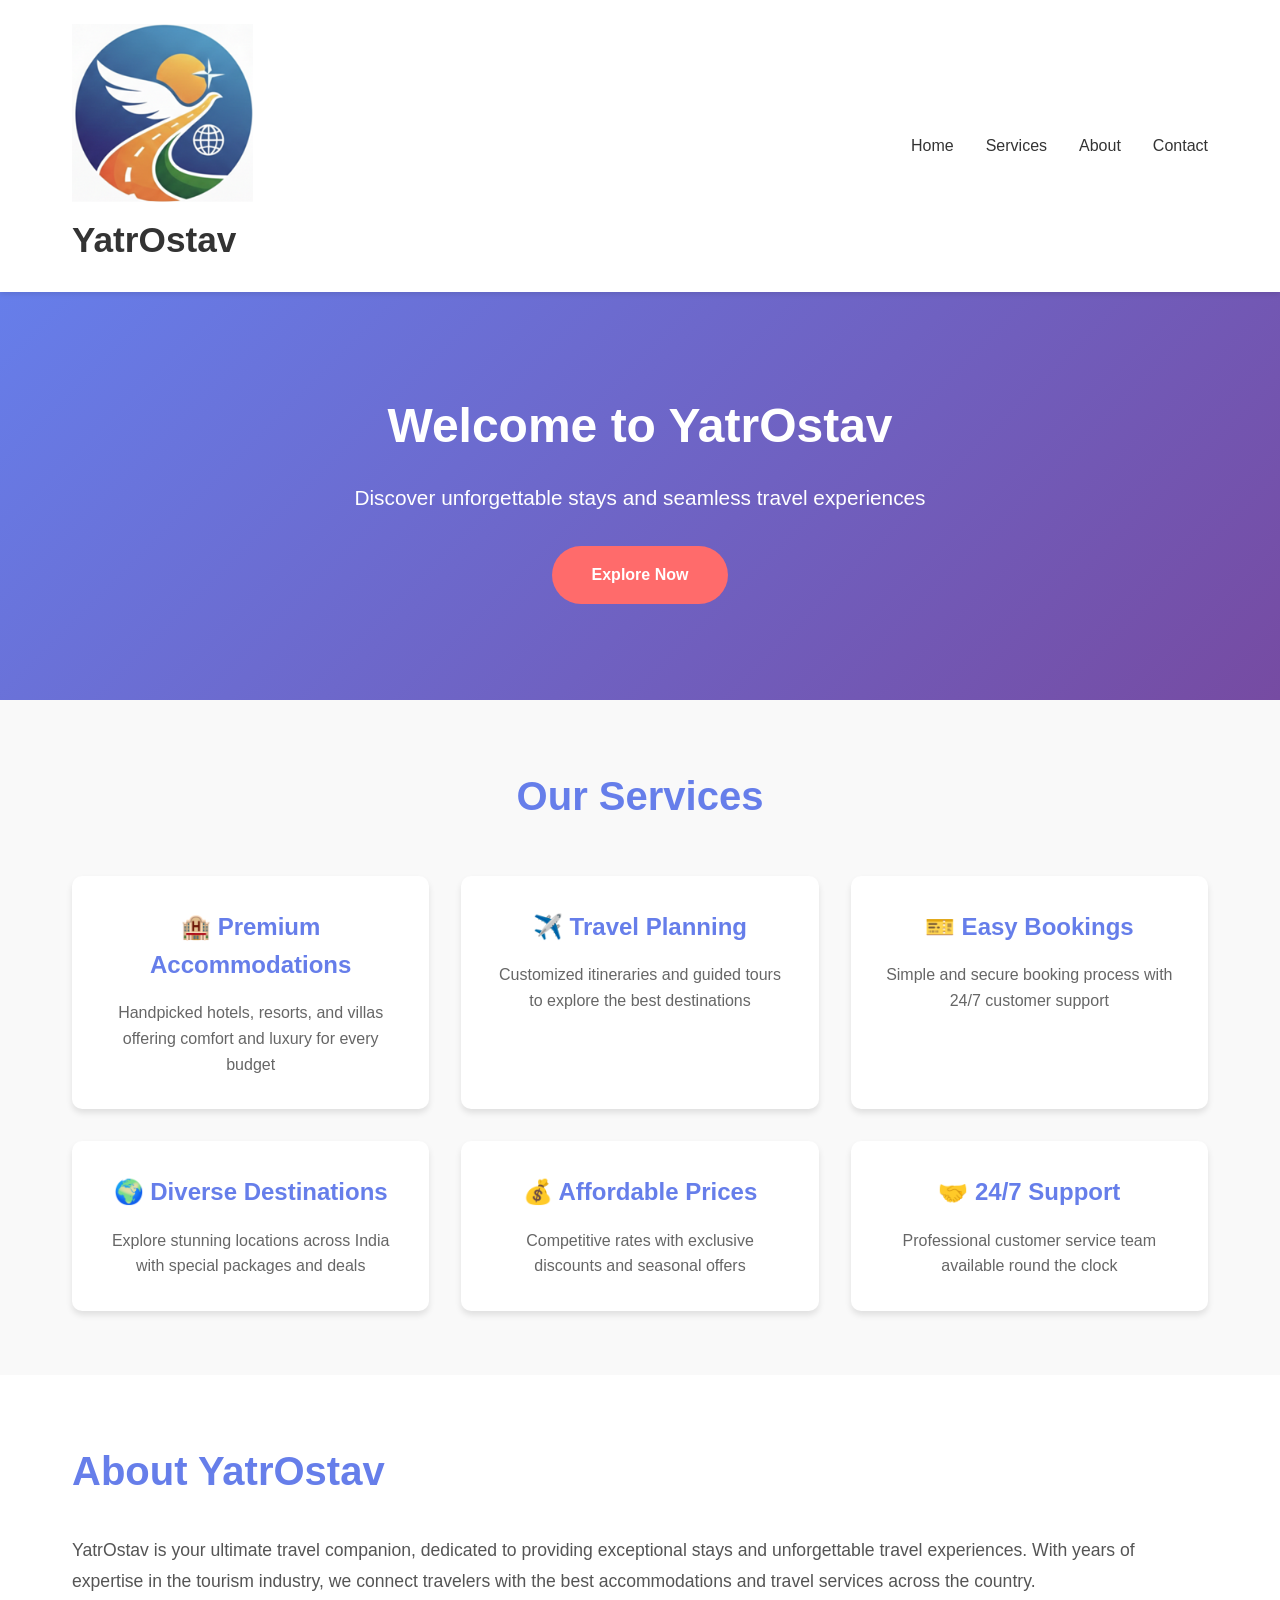
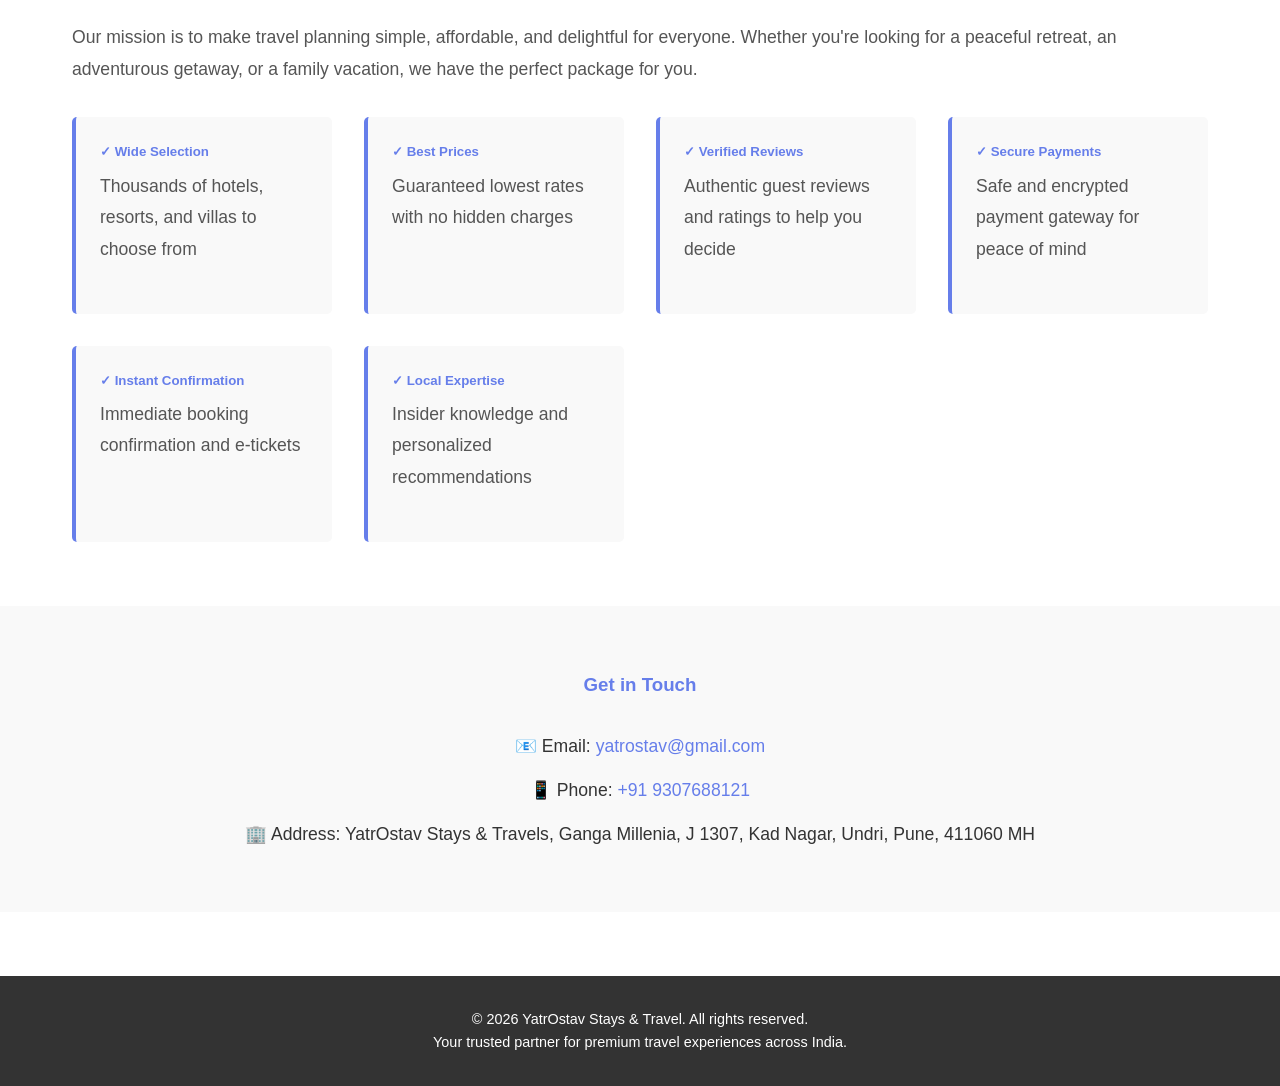
==== index.html @ f53abda8 "Logo" ====
<!DOCTYPE html>
<html lang="en">
<head>
    <meta charset="UTF-8">
    <meta name="viewport" content="width=device-width, initial-scale=1.0">
    <meta name="description" content="YatrOstav - Your trusted partner for premium stays and travel experiences across India">
    <title>YatrOstav Stays & Travel - Book Your Perfect Getaway</title>
    <link rel="stylesheet" href="css/styles.css">
    <link rel="icon" type="image/png" size="32x32" href="/favicon.png">
    <link rel="apple-touch-icon" type="image/png" size="180x180" href="/favicon.png">



</head>
<body>
    <!-- Header & Navigation -->
    <header>
        <nav>
            <div class="logo-container">
                <div class="logo">
                    <img src="css/Yatrostav_logo.png" alt="YatrOstav">
                    <h1>YatrOstav</h1>
                </div>
            </div>
            <ul>
                <li><a href="#home">Home</a></li>
                <li><a href="#services">Services</a></li>
                <li><a href="#about">About</a></li>
                <li><a href="#contact">Contact</a></li>
            </ul>
        </nav>
    </header>

    <!-- Hero Section -->
    <section class="hero" id="home">
        <h2>Welcome to YatrOstav</h2>
        <p>Discover unforgettable stays and seamless travel experiences</p>
        <a href="#services" class="cta-button">Explore Now</a>
    </section>

    <!-- Services Section -->
    <section class="services" id="services">
        <div class="container">
            <h3>Our Services</h3>
            <div class="services-grid">
                <div class="service-card">
                    <h4>🏨 Premium Accommodations</h4>
                    <p>Handpicked hotels, resorts, and villas offering comfort and luxury for every budget</p>
                </div>
                <div class="service-card">
                    <h4>✈️ Travel Planning</h4>
                    <p>Customized itineraries and guided tours to explore the best destinations</p>
                </div>
                <div class="service-card">
                    <h4>🎫 Easy Bookings</h4>
                    <p>Simple and secure booking process with 24/7 customer support</p>
                </div>
                <div class="service-card">
                    <h4>🌍 Diverse Destinations</h4>
                    <p>Explore stunning locations across India with special packages and deals</p>
                </div>
                <div class="service-card">
                    <h4>💰 Affordable Prices</h4>
                    <p>Competitive rates with exclusive discounts and seasonal offers</p>
                </div>
                <div class="service-card">
                    <h4>🤝 24/7 Support</h4>
                    <p>Professional customer service team available round the clock</p>
                </div>
            </div>
        </div>
    </section>

    <!-- About Section -->
    <section class="about" id="about">
        <div class="container">
            <h3>About YatrOstav</h3>
            <p>YatrOstav is your ultimate travel companion, dedicated to providing exceptional stays and unforgettable travel experiences. With years of expertise in the tourism industry, we connect travelers with the best accommodations and travel services across the country.</p>
            
            <p>Our mission is to make travel planning simple, affordable, and delightful for everyone. Whether you're looking for a peaceful retreat, an adventurous getaway, or a family vacation, we have the perfect package for you.</p>

            <div class="features">
                <div class="feature">
                    <h5>✓ Wide Selection</h5>
                    <p>Thousands of hotels, resorts, and villas to choose from</p>
                </div>
                <div class="feature">
                    <h5>✓ Best Prices</h5>
                    <p>Guaranteed lowest rates with no hidden charges</p>
                </div>
                <div class="feature">
                    <h5>✓ Verified Reviews</h5>
                    <p>Authentic guest reviews and ratings to help you decide</p>
                </div>
                <div class="feature">
                    <h5>✓ Secure Payments</h5>
                    <p>Safe and encrypted payment gateway for peace of mind</p>
                </div>
                <div class="feature">
                    <h5>✓ Instant Confirmation</h5>
                    <p>Immediate booking confirmation and e-tickets</p>
                </div>
                <div class="feature">
                    <h5>✓ Local Expertise</h5>
                    <p>Insider knowledge and personalized recommendations</p>
                </div>
            </div>
        </div>
    </section>

    <!-- Contact Section -->
    <section id="contact" style="background: #f9f9f9; padding: 4rem 2rem;">
        <div class="container" style="text-align: center;">
            <h3 style="color: #667eea; margin-bottom: 2rem;">Get in Touch</h3>
            <p style="font-size: 1.1rem; margin-bottom: 1rem;">
                📧 Email: <a href="mailto:yatrostav@gmail.com" style="color: #667eea; text-decoration: none;">yatrostav@gmail.com</a>
            </p>
            <p style="font-size: 1.1rem; margin-bottom: 1rem;">
                📱 Phone: <a href="tel:+919307688121" style="color: #667eea; text-decoration: none;">+91 9307688121 </a>
            </p>
            <p style="font-size: 1.1rem;">
                🏢 Address: YatrOstav Stays & Travels, Ganga Millenia, J 1307, Kad Nagar, Undri, Pune, 411060 MH
            </p>
        </div>
    </section>

    <!-- Footer -->
    <footer>
        <p>&copy; 2026 YatrOstav Stays & Travel. All rights reserved.</p>
        <p>Your trusted partner for premium travel experiences across India.</p>
    </footer>
</body>
</html>
---- css/styles.css ----
* {
  margin: 0;
  padding: 0;
  box-sizing: border-box;
}

body {
  font-family: 'Segoe UI', Tahoma, Geneva, Verdana, sans-serif;
  line-height: 1.6;
  color: #333;
}

header {
  background: white;
  color: #333;
  padding: 1.5rem 0;
  box-shadow: 0 2px 5px rgba(0, 0, 0, 0.1);
  position: sticky;
  top: 0;
  z-index: 100;
}

nav {
  display: flex;
  justify-content: space-between;
  align-items: center;
  max-width: 1200px;
  margin: 0 auto;
  padding: 0 2rem;
}

.logo-container {
  display: flex;
  align-items: center;
  gap: 1rem;
}

.logo h1 {
  font-size: 2.2rem;
  font-weight: 700;
}

.logo img {
  height: 180px;
  width: auto;
}

nav ul {
  display: flex;
  list-style: none;
  gap: 2rem;
}

nav a {
  color: #333;
  text-decoration: none;
  transition: opacity 0.3s;
}

nav a:hover {
  opacity: 0.8;
}

.hero {
  background: linear-gradient(135deg, #667eea 0%, #764ba2 100%);
  color: white;
  padding: 6rem 2rem;
  text-align: center;
}

.hero h2 {
  font-size: 3rem;
  margin-bottom: 1rem;
}

.hero p {
  font-size: 1.3rem;
  margin-bottom: 2rem;
}

.cta-button {
  display: inline-block;
  background-color: #ff6b6b;
  color: white;
  padding: 1rem 2.5rem;
  text-decoration: none;
  border-radius: 50px;
  font-weight: 600;
  transition: background-color 0.3s;
}

.cta-button:hover {
  background-color: #ff5252;
}

.container {
  max-width: 1200px;
  margin: 0 auto;
  padding: 0 2rem;
}

.services {
  padding: 4rem 0;
  background-color: #f9f9f9;
}

.services h3 {
  text-align: center;
  font-size: 2.5rem;
  margin-bottom: 3rem;
  color: #667eea;
}

.services-grid {
  display: grid;
  grid-template-columns: repeat(auto-fit, minmax(280px, 1fr));
  gap: 2rem;
}

.service-card {
  background: white;
  padding: 2rem;
  border-radius: 10px;
  box-shadow: 0 4px 6px rgba(0, 0, 0, 0.1);
  text-align: center;
  transition: transform 0.3s;
}

.service-card:hover {
  transform: translateY(-5px);
}

.service-card h4 {
  font-size: 1.5rem;
  margin-bottom: 1rem;
  color: #667eea;
}

.service-card p {
  color: #666;
}

.about {
  padding: 4rem 0;
  background-color: white;
}

.about h3 {
  font-size: 2.5rem;
  margin-bottom: 2rem;
  color: #667eea;
}

.about p {
  font-size: 1.1rem;
  color: #555;
  margin-bottom: 1.5rem;
  line-height: 1.8;
}

.features {
  display: grid;
  grid-template-columns: repeat(auto-fit, minmax(250px, 1fr));
  gap: 2rem;
  margin-top: 2rem;
}

.feature {
  padding: 1.5rem;
  background-color: #f9f9f9;
  border-left: 4px solid #667eea;
  border-radius: 5px;
}

.feature h5 {
  color: #667eea;
  margin-bottom: 0.5rem;
}

footer {
  background: #333;
  color: white;
  text-align: center;
  padding: 2rem;
  margin-top: 4rem;
}

footer p {
  font-size: 0.9rem;
}

@media (max-width: 768px) {
  nav ul {
    gap: 1rem;
    font-size: 0.9rem;
  }

  .hero h2 {
    font-size: 2rem;
  }

  .services h3 {
    font-size: 1.8rem;
  }

  .about h3 {
    font-size: 1.8rem;
  }
}
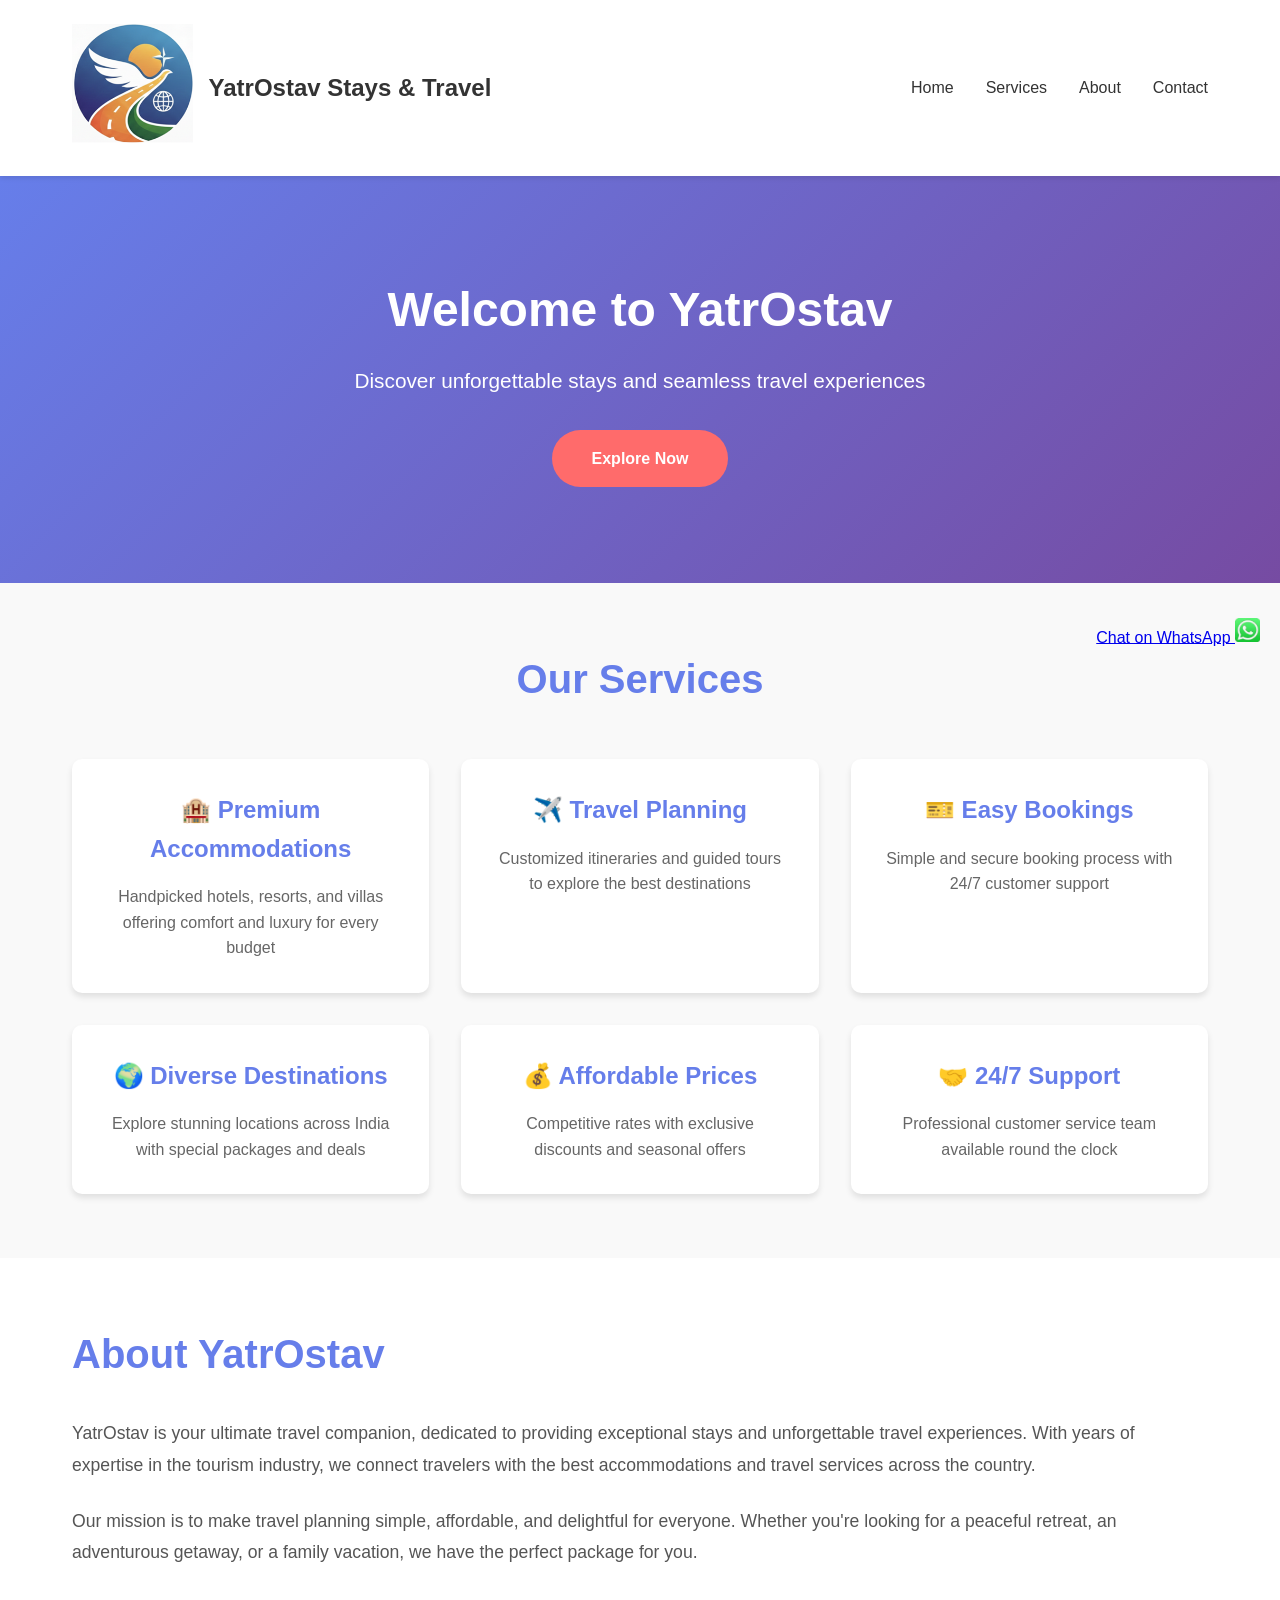
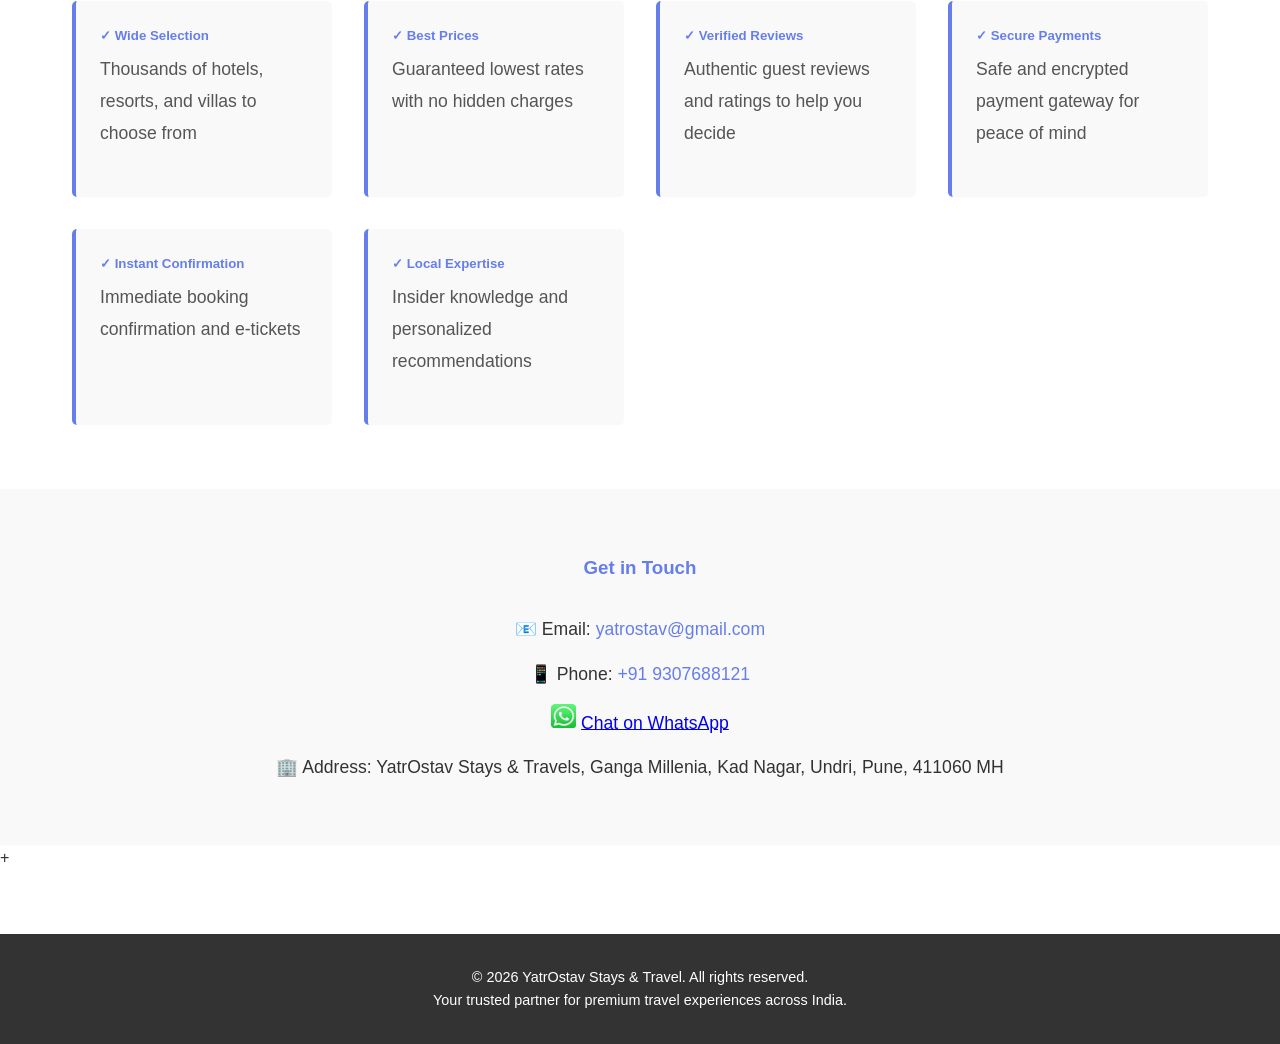
==== commit fbf58f61: "WhatsApp" ====
--- a/index.html
+++ b/index.html
@@ -10,7 +10,6 @@
     <link rel="apple-touch-icon" type="image/png" size="180x180" href="/favicon.png">
 
 
-
 </head>
 <body>
     <!-- Header & Navigation -->
@@ -19,7 +18,9 @@
             <div class="logo-container">
                 <div class="logo">
                     <img src="css/Yatrostav_logo.png" alt="YatrOstav">
-                    <h1>YatrOstav</h1>
+                </div>
+                <div class="logoName">
+                    <h1>YatrOstav Stays & Travel</h1>
                 </div>
             </div>
             <ul>
@@ -118,13 +119,21 @@
             <p style="font-size: 1.1rem; margin-bottom: 1rem;">
                 📱 Phone: <a href="tel:+919307688121" style="color: #667eea; text-decoration: none;">+91 9307688121 </a>
             </p>
+            <p style="font-size: 1.1rem; margin-bottom: 1rem;">
+               <img src = "css/whatsapp.png" alt="Chat on WhatsApp" width="25">
+                <a href="https://wa.me/919307688121" target="_blank"> Chat on WhatsApp</a>
+            </p>
             <p style="font-size: 1.1rem;">
-                🏢 Address: YatrOstav Stays & Travels, Ganga Millenia, J 1307, Kad Nagar, Undri, Pune, 411060 MH
+                🏢 Address: YatrOstav Stays & Travels, Ganga Millenia, Kad Nagar, Undri, Pune, 411060 MH
             </p>
         </div>
     </section>
 
-    <!-- Footer -->
+    <a href="https://wa.me/919307688121" class="whatsapp-float" target="_blank">
+        Chat on WhatsApp
+        <img src = "css/whatsapp.png" alt="Chat on WhatsApp" width="25">
+    </a>
+    <!-- Footer -->+
     <footer>
         <p>&copy; 2026 YatrOstav Stays & Travel. All rights reserved.</p>
         <p>Your trusted partner for premium travel experiences across India.</p>
--- a/css/styles.css
+++ b/css/styles.css
@@ -41,7 +41,7 @@
 }
 
 .logo img {
-  height: 180px;
+  height: 120px;
   width: auto;
 }
 
@@ -189,6 +189,12 @@
   font-size: 0.9rem;
 }
 
+.whatsapp-float{
+  position:fixed;
+  bottom: 250px;
+  right: 20px;
+}
+
 @media (max-width: 768px) {
   nav ul {
     gap: 1rem;
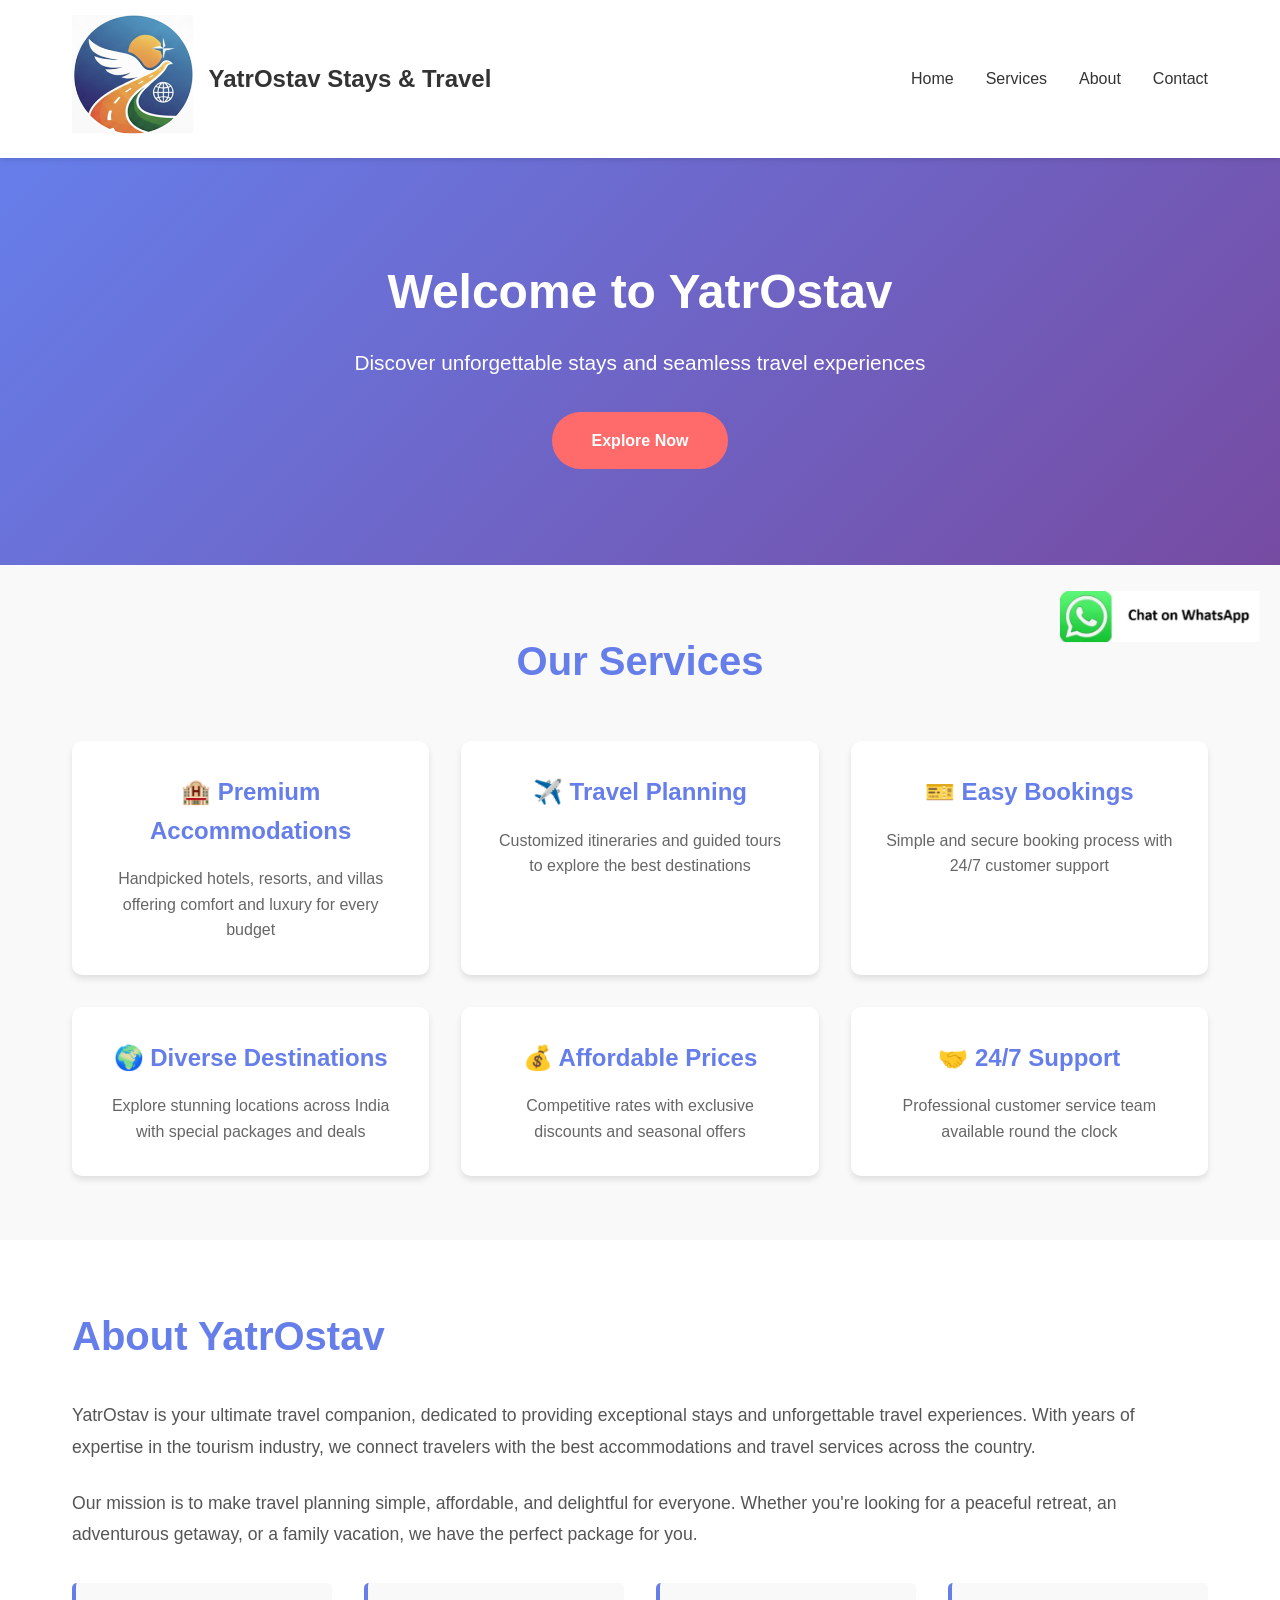
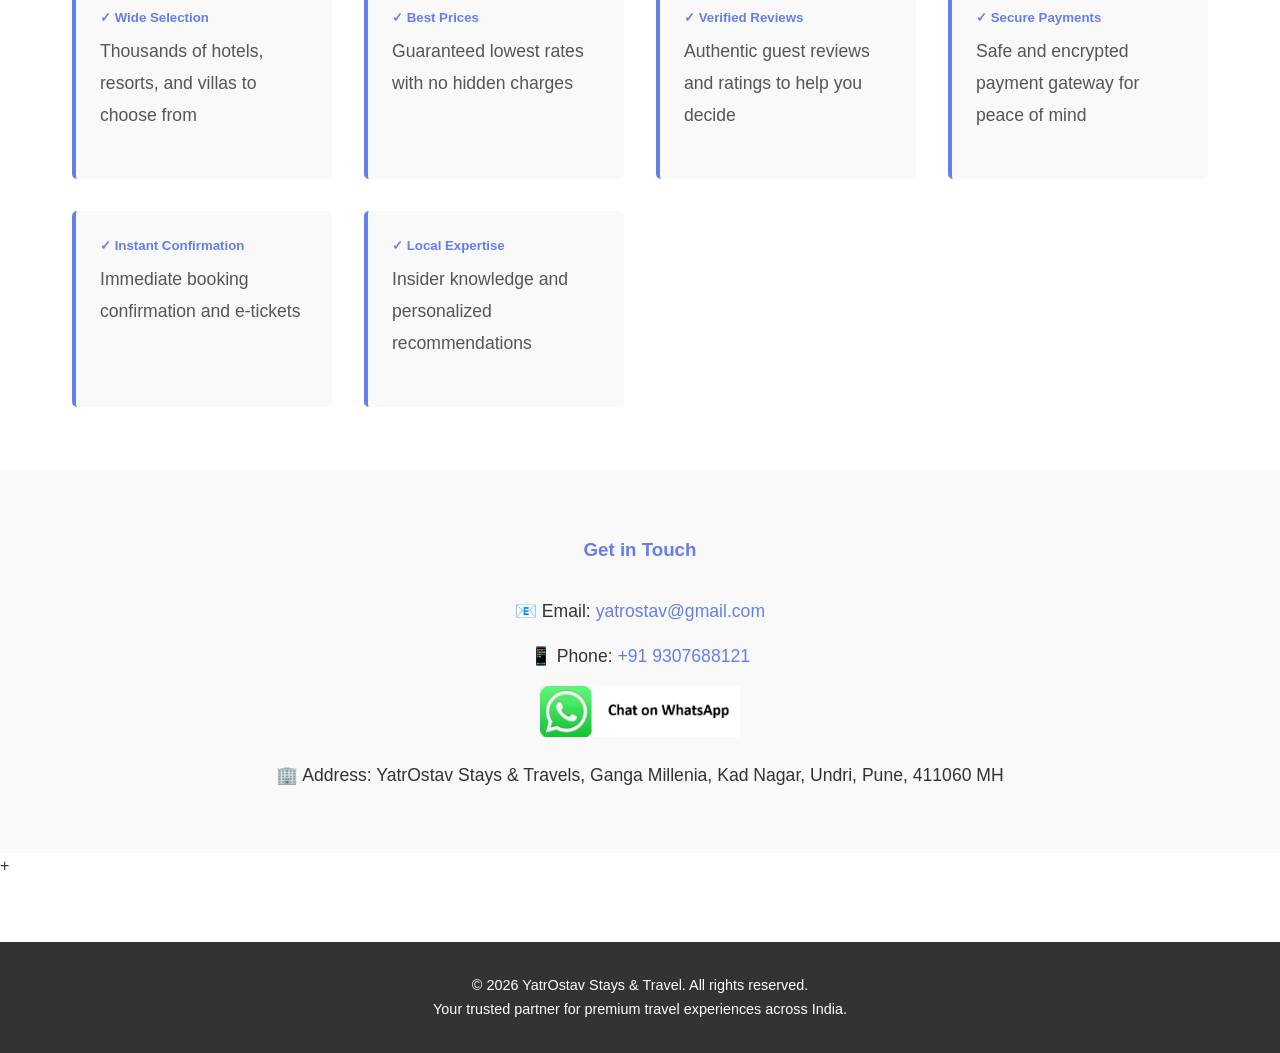
==== commit c48d814a: "WhatsApp floating panel" ====
--- a/index.html
+++ b/index.html
@@ -120,8 +120,8 @@
                 📱 Phone: <a href="tel:+919307688121" style="color: #667eea; text-decoration: none;">+91 9307688121 </a>
             </p>
             <p style="font-size: 1.1rem; margin-bottom: 1rem;">
-               <img src = "css/whatsapp.png" alt="Chat on WhatsApp" width="25">
-                <a href="https://wa.me/919307688121" target="_blank"> Chat on WhatsApp</a>
+               <img src = "css/whatsapp.png" alt="Chat on WhatsApp" width="200">
+                <a href="https://wa.me/919307688121" target="_blank"></a>
             </p>
             <p style="font-size: 1.1rem;">
                 🏢 Address: YatrOstav Stays & Travels, Ganga Millenia, Kad Nagar, Undri, Pune, 411060 MH
@@ -130,8 +130,7 @@
     </section>
 
     <a href="https://wa.me/919307688121" class="whatsapp-float" target="_blank">
-        Chat on WhatsApp
-        <img src = "css/whatsapp.png" alt="Chat on WhatsApp" width="25">
+        <img src = "css/whatsapp.png" alt="Chat on WhatsApp" width="200">
     </a>
     <!-- Footer -->+
     <footer>
--- a/css/styles.css
+++ b/css/styles.css
@@ -8,16 +8,18 @@
   font-family: 'Segoe UI', Tahoma, Geneva, Verdana, sans-serif;
   line-height: 1.6;
   color: #333;
+  margin: 0;
 }
 
 header {
   background: white;
   color: #333;
-  padding: 1.5rem 0;
+  padding: 15px;
   box-shadow: 0 2px 5px rgba(0, 0, 0, 0.1);
   position: sticky;
   top: 0;
-  z-index: 100;
+  z-index: 999;
+  padding-top: calc(15px + env(safe-area-inset-top));
 }
 
 nav {
@@ -191,8 +193,9 @@
 
 .whatsapp-float{
   position:fixed;
-  bottom: 250px;
+  bottom: calc(250px + env(safe-area-inset-bottom));
   right: 20px;
+  z-index: 9999;
 }
 
 @media (max-width: 768px) {
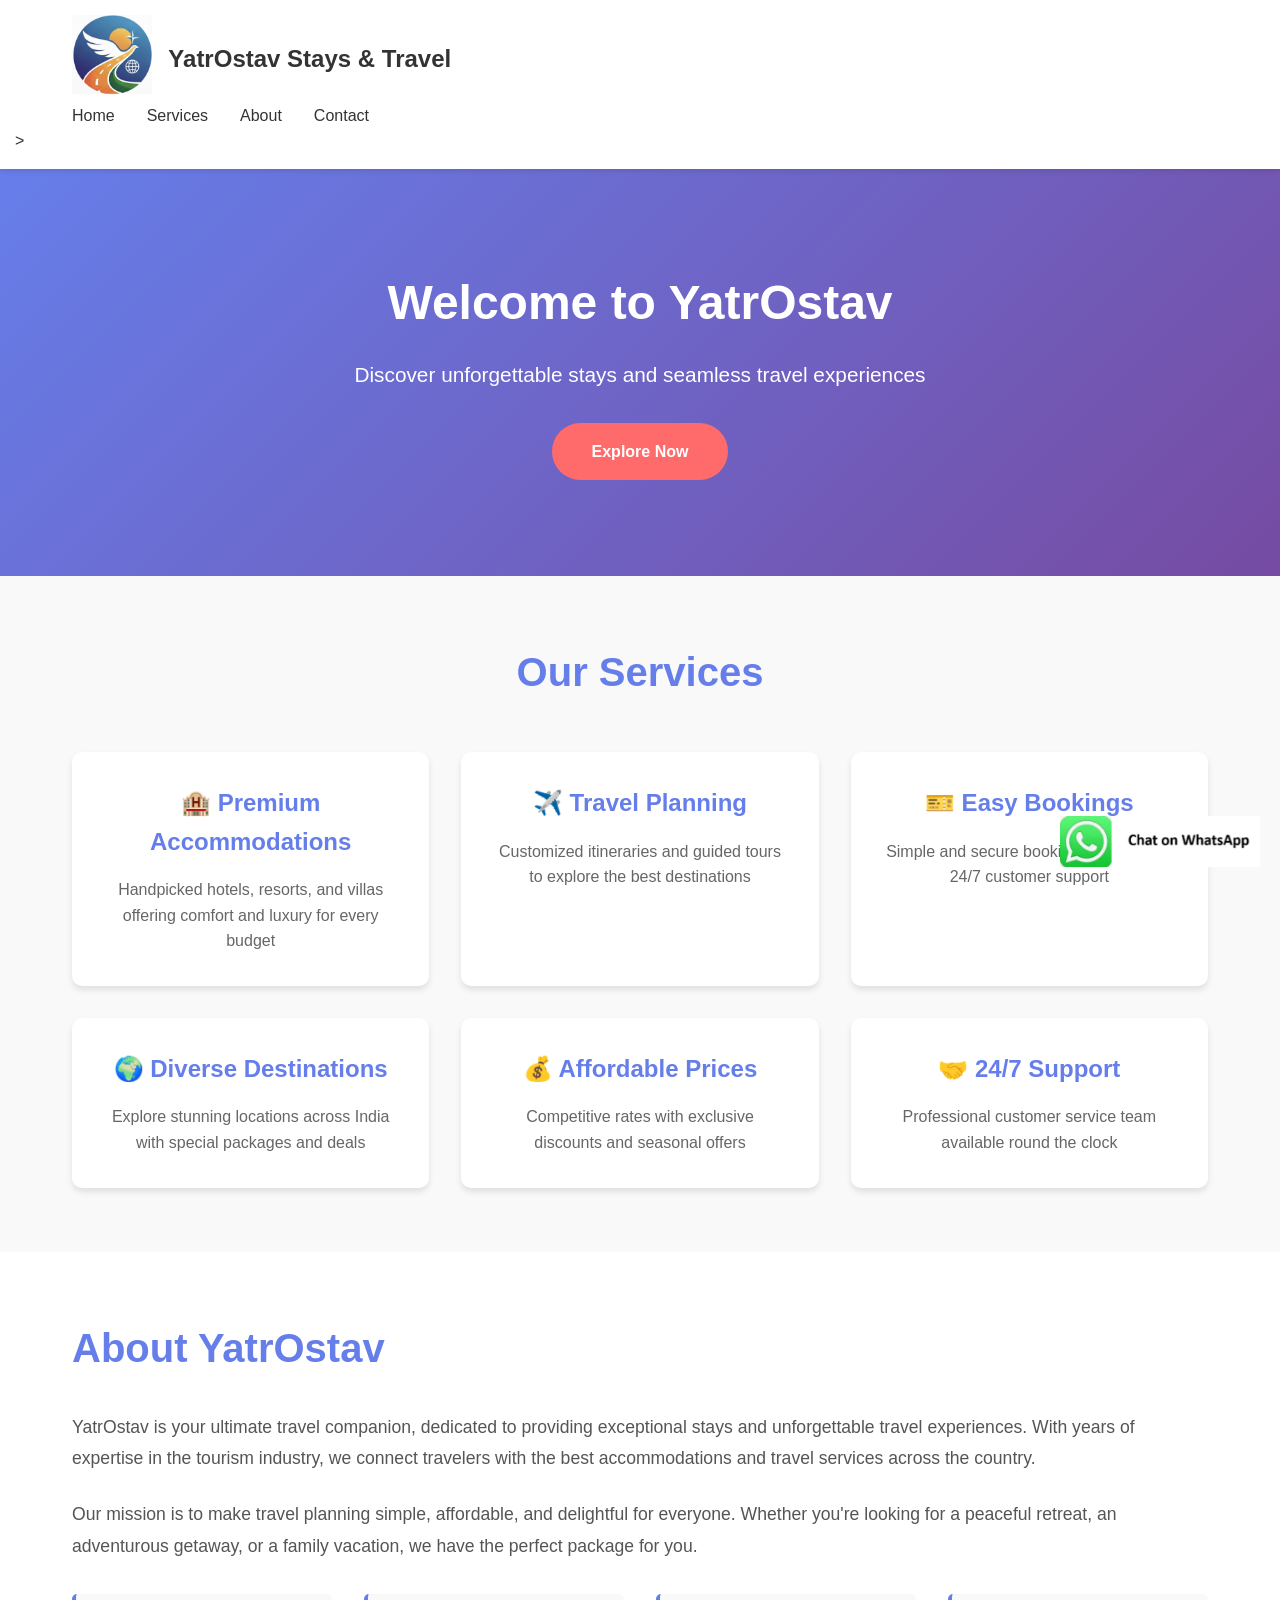
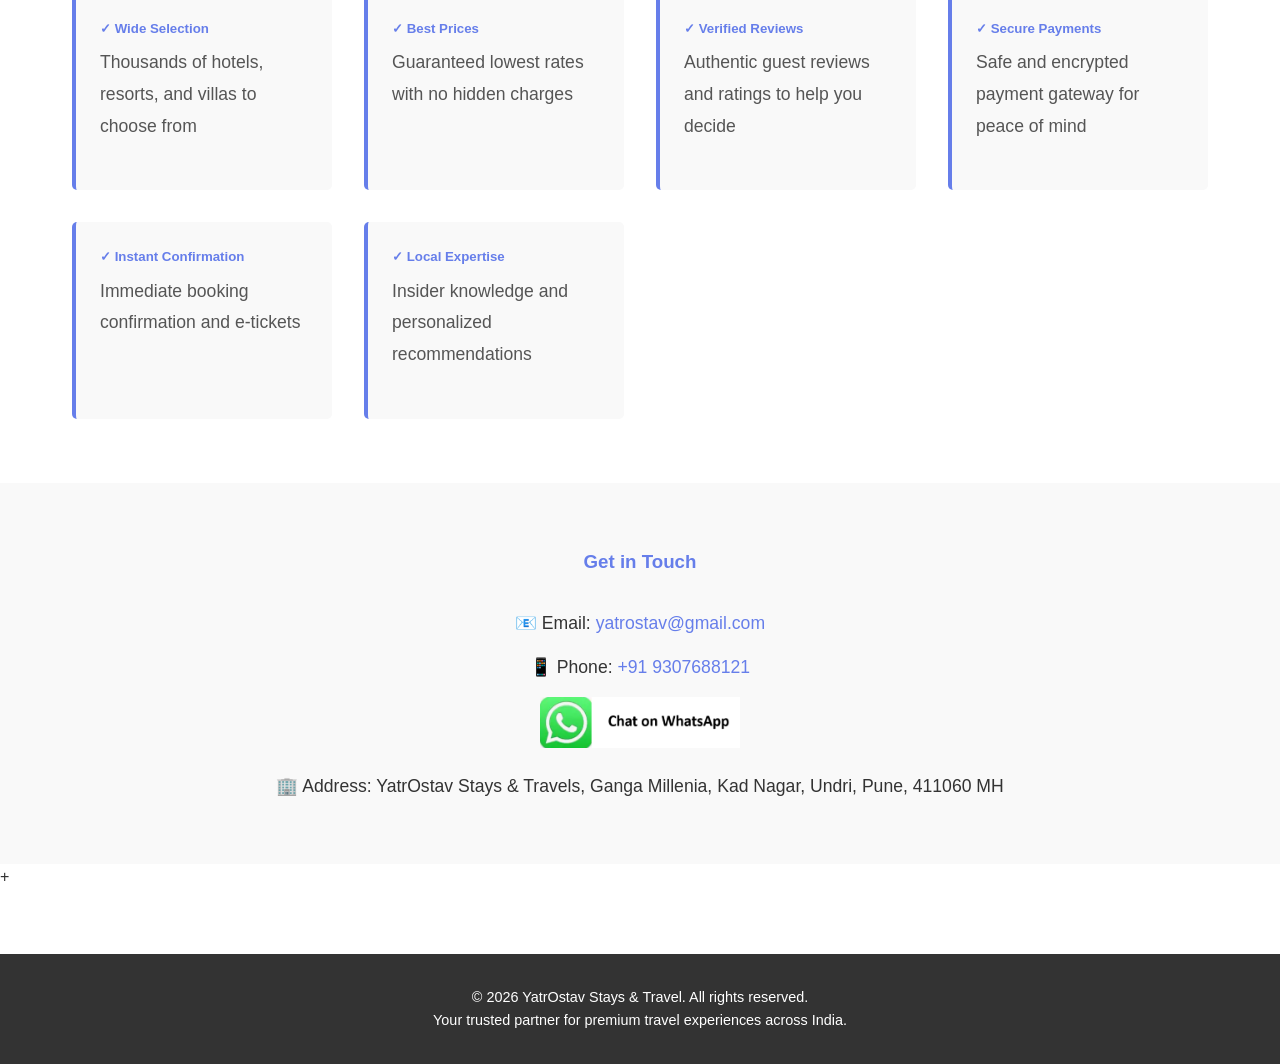
==== commit b77f57c2: "WhatsApp floating panel" ====
--- a/index.html
+++ b/index.html
@@ -23,13 +23,17 @@
                     <h1>YatrOstav Stays & Travel</h1>
                 </div>
             </div>
+        </nav>
+        <nav>
+            <div>
             <ul>
                 <li><a href="#home">Home</a></li>
                 <li><a href="#services">Services</a></li>
                 <li><a href="#about">About</a></li>
                 <li><a href="#contact">Contact</a></li>
             </ul>
-        </nav>
+            </div>
+        </nav>>
     </header>
 
     <!-- Hero Section -->
--- a/css/styles.css
+++ b/css/styles.css
@@ -39,11 +39,11 @@
 
 .logo h1 {
   font-size: 2.2rem;
-  font-weight: 700;
+  font-weight: 300;
 }
 
 .logo img {
-  height: 120px;
+  height: 80px;
   width: auto;
 }
 
@@ -193,7 +193,7 @@
 
 .whatsapp-float{
   position:fixed;
-  bottom: calc(250px + env(safe-area-inset-bottom));
+  bottom: calc(25px + env(safe-area-inset-bottom));
   right: 20px;
   z-index: 9999;
 }
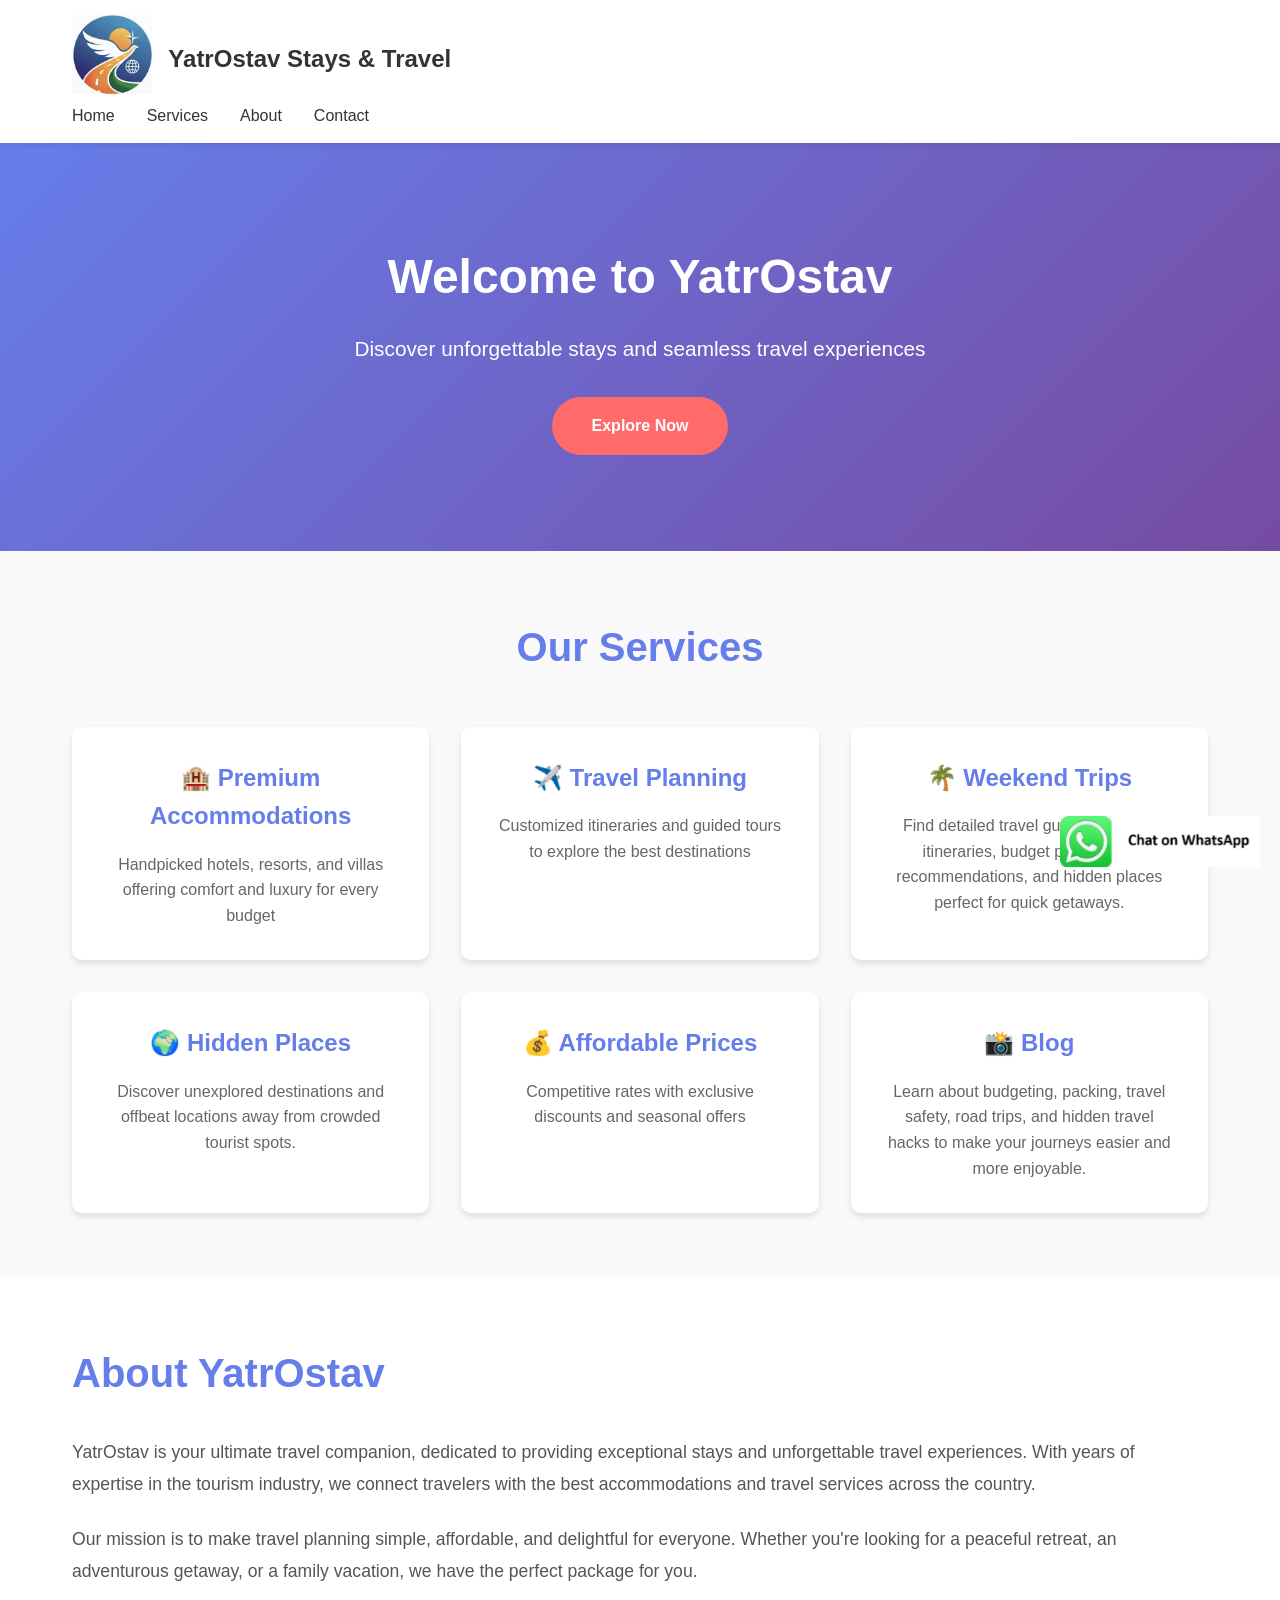
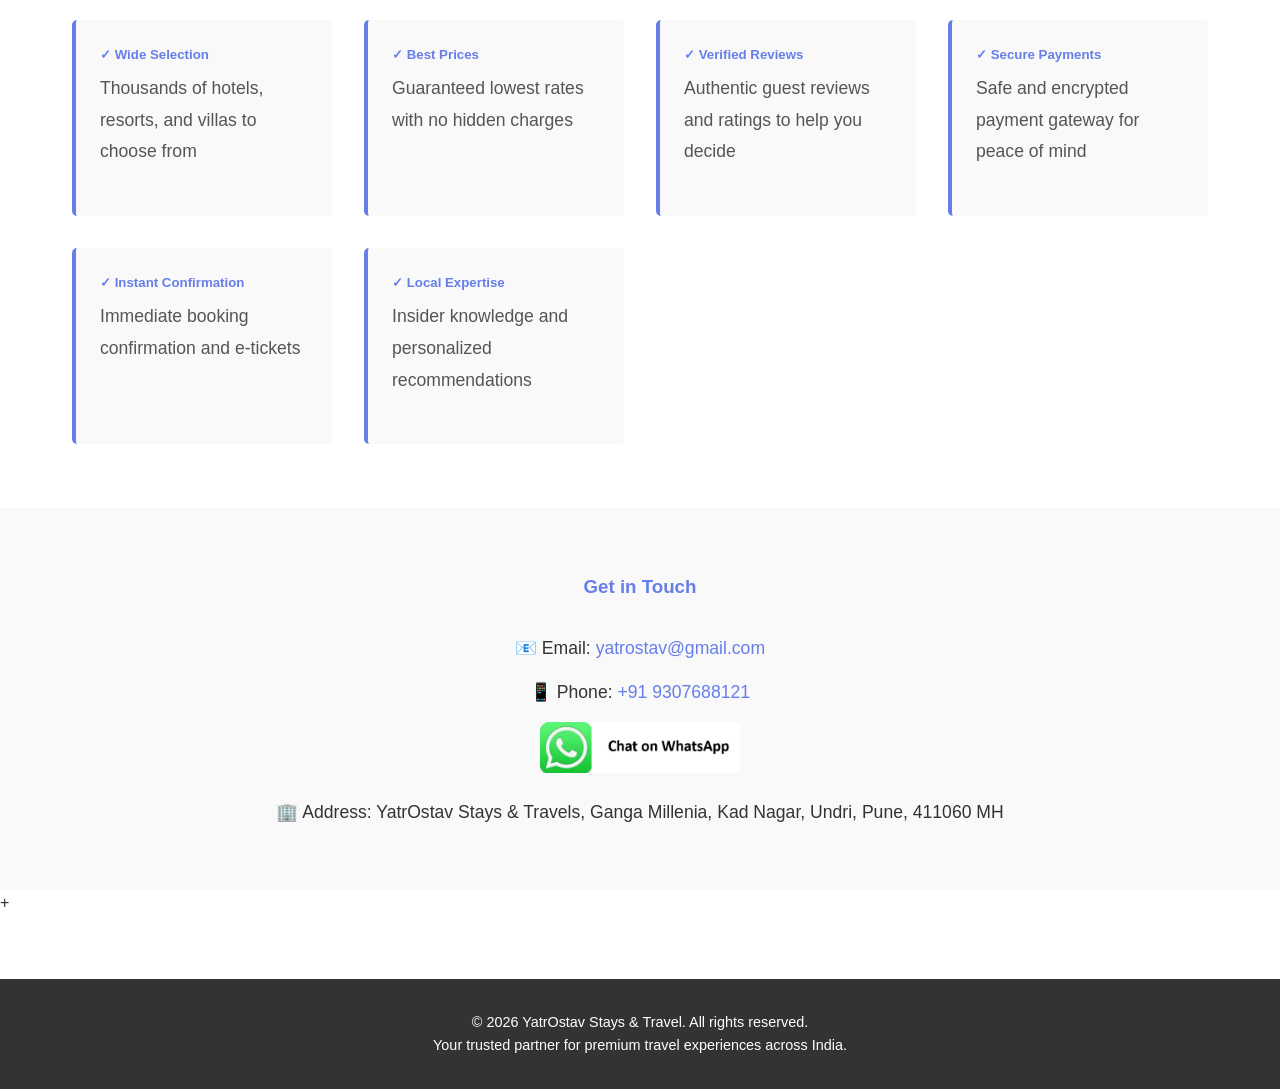
==== commit 545dcbf9: "Update index.html Updated services labels" ====
--- a/index.html
+++ b/index.html
@@ -33,7 +33,7 @@
                 <li><a href="#contact">Contact</a></li>
             </ul>
             </div>
-        </nav>>
+        </nav>
     </header>
 
     <!-- Hero Section -->
@@ -57,20 +57,20 @@
                     <p>Customized itineraries and guided tours to explore the best destinations</p>
                 </div>
                 <div class="service-card">
-                    <h4>🎫 Easy Bookings</h4>
-                    <p>Simple and secure booking process with 24/7 customer support</p>
+                    <h4> 🌴 Weekend Trips </h4>
+                    <p>Find detailed travel guides, 1–2 day itineraries, budget plans, hotel recommendations, and hidden places perfect for quick getaways.</p>
                 </div>
                 <div class="service-card">
-                    <h4>🌍 Diverse Destinations</h4>
-                    <p>Explore stunning locations across India with special packages and deals</p>
+                    <h4>🌍 Hidden Places </h4>
+                    <p>Discover unexplored destinations and offbeat locations away from crowded tourist spots. </p>
                 </div>
                 <div class="service-card">
                     <h4>💰 Affordable Prices</h4>
                     <p>Competitive rates with exclusive discounts and seasonal offers</p>
                 </div>
                 <div class="service-card">
-                    <h4>🤝 24/7 Support</h4>
-                    <p>Professional customer service team available round the clock</p>
+                    <h4> 📸 Blog </h4>
+                    <p> Learn about budgeting, packing, travel safety, road trips, and hidden travel hacks to make your journeys easier and more enjoyable. </p>
                 </div>
             </div>
         </div>
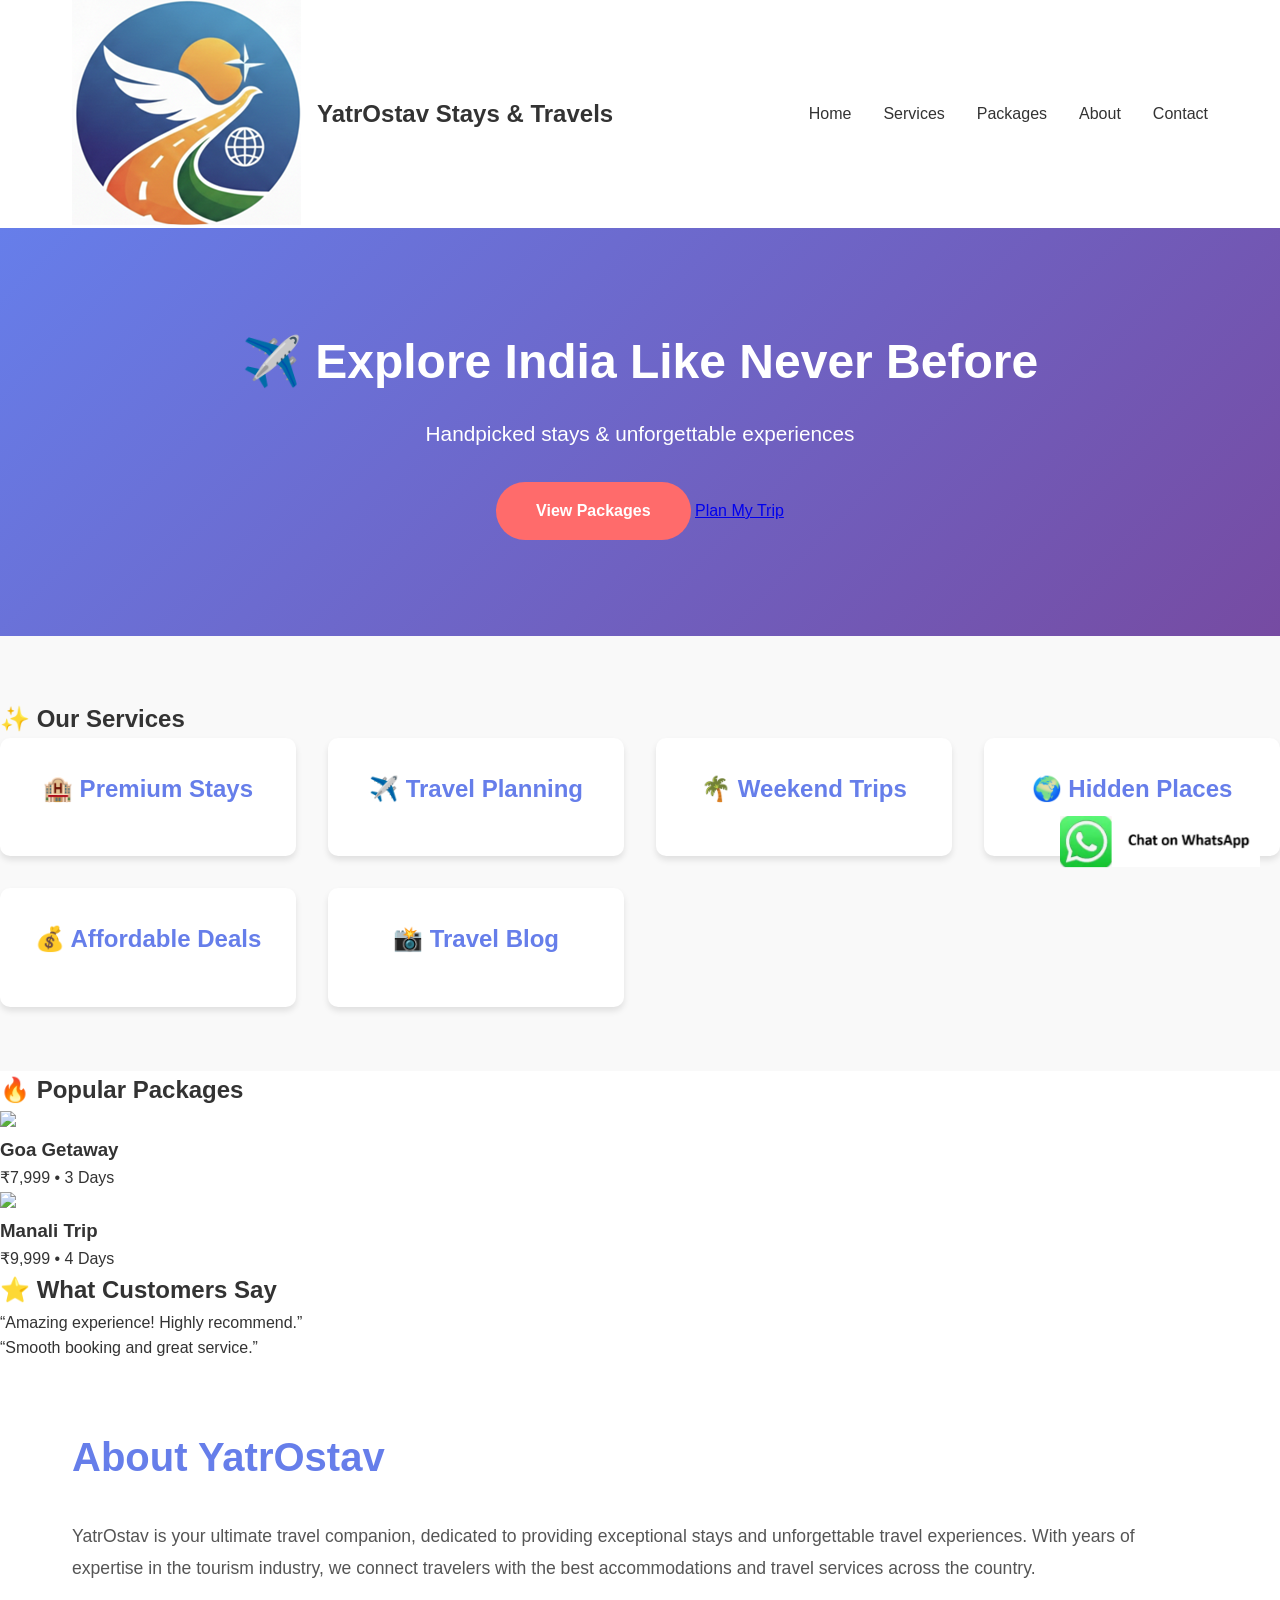
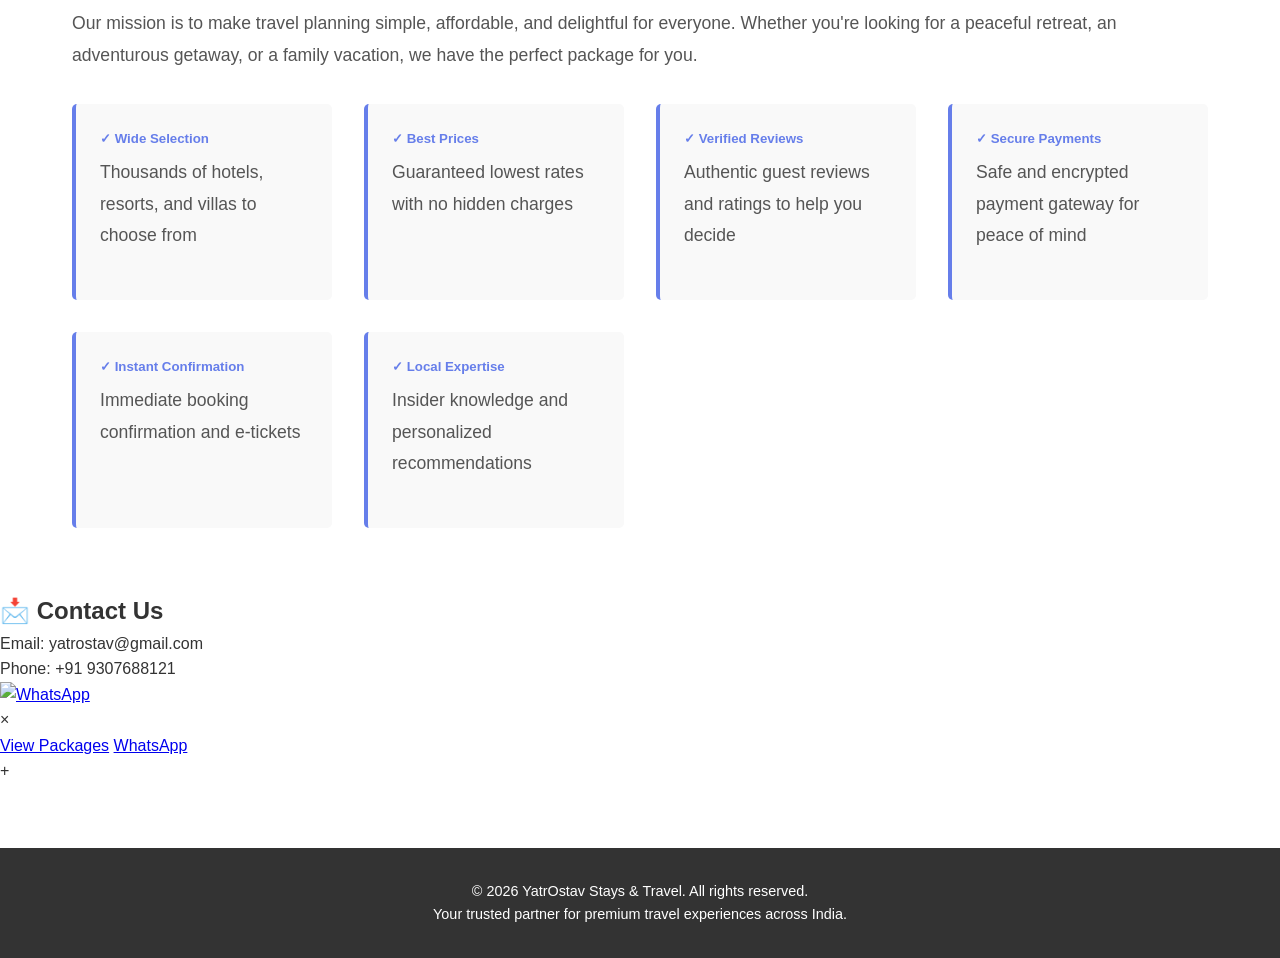
==== commit d0383dba: "Update index.html" ====
--- a/index.html
+++ b/index.html
@@ -11,72 +11,56 @@
 
 
 </head>
+
 <body>
-    <!-- Header & Navigation -->
-    <header>
-        <nav>
-            <div class="logo-container">
-                <div class="logo">
-                    <img src="css/Yatrostav_logo.png" alt="YatrOstav">
-                </div>
-                <div class="logoName">
-                    <h1>YatrOstav Stays & Travel</h1>
-                </div>
-            </div>
-        </nav>
-        <nav>
-            <div>
-            <ul>
-                <li><a href="#home">Home</a></li>
-                <li><a href="#services">Services</a></li>
-                <li><a href="#about">About</a></li>
-                <li><a href="#contact">Contact</a></li>
-            </ul>
-            </div>
-        </nav>
-    </header>
 
-    <!-- Hero Section -->
-    <section class="hero" id="home">
-        <h2>Welcome to YatrOstav</h2>
-        <p>Discover unforgettable stays and seamless travel experiences</p>
-        <a href="#services" class="cta-button">Explore Now</a>
-    </section>
+<nav class="navbar">
+    <div class="logo-container">
+        <img src="css/Yatrostav_logo.png" class="logo" style= height: 20px; width: 20px>
+        <h1>YatrOstav Stays & Travels </h1>
+    </div>
 
-    <!-- Services Section -->
-    <section class="services" id="services">
-        <div class="container">
-            <h3>Our Services</h3>
-            <div class="services-grid">
-                <div class="service-card">
-                    <h4>🏨 Premium Accommodations</h4>
-                    <p>Handpicked hotels, resorts, and villas offering comfort and luxury for every budget</p>
-                </div>
-                <div class="service-card">
-                    <h4>✈️ Travel Planning</h4>
-                    <p>Customized itineraries and guided tours to explore the best destinations</p>
-                </div>
-                <div class="service-card">
-                    <h4> 🌴 Weekend Trips </h4>
-                    <p>Find detailed travel guides, 1–2 day itineraries, budget plans, hotel recommendations, and hidden places perfect for quick getaways.</p>
-                </div>
-                <div class="service-card">
-                    <h4>🌍 Hidden Places </h4>
-                    <p>Discover unexplored destinations and offbeat locations away from crowded tourist spots. </p>
-                </div>
-                <div class="service-card">
-                    <h4>💰 Affordable Prices</h4>
-                    <p>Competitive rates with exclusive discounts and seasonal offers</p>
-                </div>
-                <div class="service-card">
-                    <h4> 📸 Blog </h4>
-                    <p> Learn about budgeting, packing, travel safety, road trips, and hidden travel hacks to make your journeys easier and more enjoyable. </p>
-                </div>
-            </div>
+    <ul class="nav-links">
+        <li><a href="#home">Home</a></li>
+        <li><a href="#services">Services</a></li>
+        <li><a href="#packages">Packages</a></li>
+        <li><a href="#about">About</a></li>
+        <li><a href="#contact">Contact</a></li>
+    </ul>
+</nav>
+
+<section class="hero" id="home">
+    <div>
+        <h2>✈️ Explore India Like Never Before</h2>
+        <p>Handpicked stays & unforgettable experiences</p>
+        <div class="hero-buttons">
+            <a href="#packages" class="cta-button">View Packages</a>
+            <a href="#contact" class="secondary-button">Plan My Trip</a>
         </div>
-    </section>
+    </div>
+</section>
 
-    <!-- About Section -->
+<section class="services" id="services">
+<h2>✨ Our Services</h2>
+<div class="services-grid">
+<div class="service-card" onclick="openPopup('stays')"><h4>🏨 Premium Stays</h4></div>
+<div class="service-card" onclick="openPopup('planning')"><h4>✈️ Travel Planning</h4></div>
+<div class="service-card" onclick="openPopup('weekend')"><h4>🌴 Weekend Trips</h4></div>
+<div class="service-card" onclick="openPopup('hidden')"><h4>🌍 Hidden Places</h4></div>
+<div class="service-card" onclick="openPopup('deals')"><h4>💰 Affordable Deals</h4></div>
+<div class="service-card" onclick="openPopup('blog')"><h4>📸 Travel Blog</h4></div>
+</div>
+</section>
+
+<!-- PACKAGES --> <section class="packages" id="packages"> <h2>🔥 Popular Packages</h2> <div class="package-grid"> <div class="package-card"> <img src="https://images.unsplash.com/photo-1507525428034-b723cf961d3e"> <h3>Goa Getaway</h3> <p>₹7,999 • 3 Days</p> </div> <div class="package-card"> <img src="https://images.unsplash.com/photo-1609947017136-9daf32a5eb16"> <h3>Manali Trip</h3> <p>₹9,999 • 4 Days</p> </div> </div> </section>
+<!-- TESTIMONIALS -->
+<section class="testimonials">
+    <h2>⭐ What Customers Say</h2>
+    <div class="testimonial">“Amazing experience! Highly recommend.”</div>
+    <div class="testimonial">“Smooth booking and great service.”</div>
+</section>
+
+   <!-- About Section -->
     <section class="about" id="about">
         <div class="container">
             <h3>About YatrOstav</h3>
@@ -113,25 +97,85 @@
         </div>
     </section>
 
-    <!-- Contact Section -->
-    <section id="contact" style="background: #f9f9f9; padding: 4rem 2rem;">
-        <div class="container" style="text-align: center;">
-            <h3 style="color: #667eea; margin-bottom: 2rem;">Get in Touch</h3>
-            <p style="font-size: 1.1rem; margin-bottom: 1rem;">
-                📧 Email: <a href="mailto:yatrostav@gmail.com" style="color: #667eea; text-decoration: none;">yatrostav@gmail.com</a>
-            </p>
-            <p style="font-size: 1.1rem; margin-bottom: 1rem;">
-                📱 Phone: <a href="tel:+919307688121" style="color: #667eea; text-decoration: none;">+91 9307688121 </a>
-            </p>
-            <p style="font-size: 1.1rem; margin-bottom: 1rem;">
-               <img src = "css/whatsapp.png" alt="Chat on WhatsApp" width="200">
-                <a href="https://wa.me/919307688121" target="_blank"></a>
-            </p>
-            <p style="font-size: 1.1rem;">
-                🏢 Address: YatrOstav Stays & Travels, Ganga Millenia, Kad Nagar, Undri, Pune, 411060 MH
-            </p>
-        </div>
-    </section>
+<!-- CONTACT -->
+<section class="contact" id="contact">
+    <h2>📩 Contact Us</h2>
+    <p>Email: yatrostav@gmail.com</p>
+    <p>Phone: +91 9307688121</p>
+<a href="https://wa.me/919307688121" class="whatsapp-float" target="_blank">
+        <img src = "css/whatsapp.png" alt="Chat on WhatsApp" width="200">
+    </a></section>
+
+
+
+<!--  FLOATING WHATSAPP BUTTON -->
+<a href="https://wa.me/919307688121" class="whatsapp" target="_blank">
+    <img src="https://cdn-icons-png.flaticon.com/512/733/733585.png" alt="WhatsApp">
+</a>
+<div id="popup" class="popup">
+<div class="popup-content">
+<span class="close" onclick="closePopup()">&times;</span>
+<img id="popup-img" class="popup-img" src="">
+<h2 id="popup-title"></h2>
+<p id="popup-text"></p>
+<div>
+<a href="#packages" class="popup-btn">View Packages</a>
+<a href="https://wa.me/919307688121" target="_blank" class="popup-btn whatsapp-btn">WhatsApp</a>
+</div>
+</div>
+</div>
+
+<script>
+function openPopup(type) {
+    const title = document.getElementById("popup-title");
+    const text = document.getElementById("popup-text");
+    const img = document.getElementById("popup-img");
+
+    if(type === "stays"){
+title.innerText = "🏨 Premium Stays";
+text.innerText = "Luxury hotels, beach resorts, mountain villas & budget stays.";
+img.src = "https://images.unsplash.com/photo-1566073771259-6a8506099945";
+}
+
+if(type === "planning"){
+title.innerText = "✈️ Travel Planning";
+text.innerText = "Complete itinerary planning tailored to your budget.";
+img.src = "https://images.unsplash.com/photo-1542296332-2e4473faf563";
+}
+
+if(type === "weekend"){
+title.innerText = "🌴 Weekend Trips";
+text.innerText = "Quick 1–2 day getaways with ready plans.";
+img.src = "https://images.unsplash.com/photo-1526779259212-939e64788e3c";
+}
+
+if(type === "hidden"){
+title.innerText = "🌍 Hidden Places";
+text.innerText = "Explore offbeat destinations away from crowds.";
+img.src = "https://images.unsplash.com/photo-1501785888041-af3ef285b470";
+}
+
+if(type === "deals"){
+title.innerText = "💰 Affordable Deals";
+text.innerText = "Best travel packages with exclusive discounts.";
+img.src = "https://images.unsplash.com/photo-1556745757-8d76bdb6984b";
+}
+
+if(type === "blog"){
+title.innerText = "📸 Travel Blog";
+text.innerText = "Tips, hacks, and travel guides.";
+img.src = "https://images.unsplash.com/photo-1492724441997-5dc865305da7";
+}
+
+    document.getElementById("popup").style.display = "flex";
+}
+
+function closePopup(){
+    document.getElementById("popup").style.display = "none";
+}
+</script>
+
+
 
     <a href="https://wa.me/919307688121" class="whatsapp-float" target="_blank">
         <img src = "css/whatsapp.png" alt="Chat on WhatsApp" width="200">
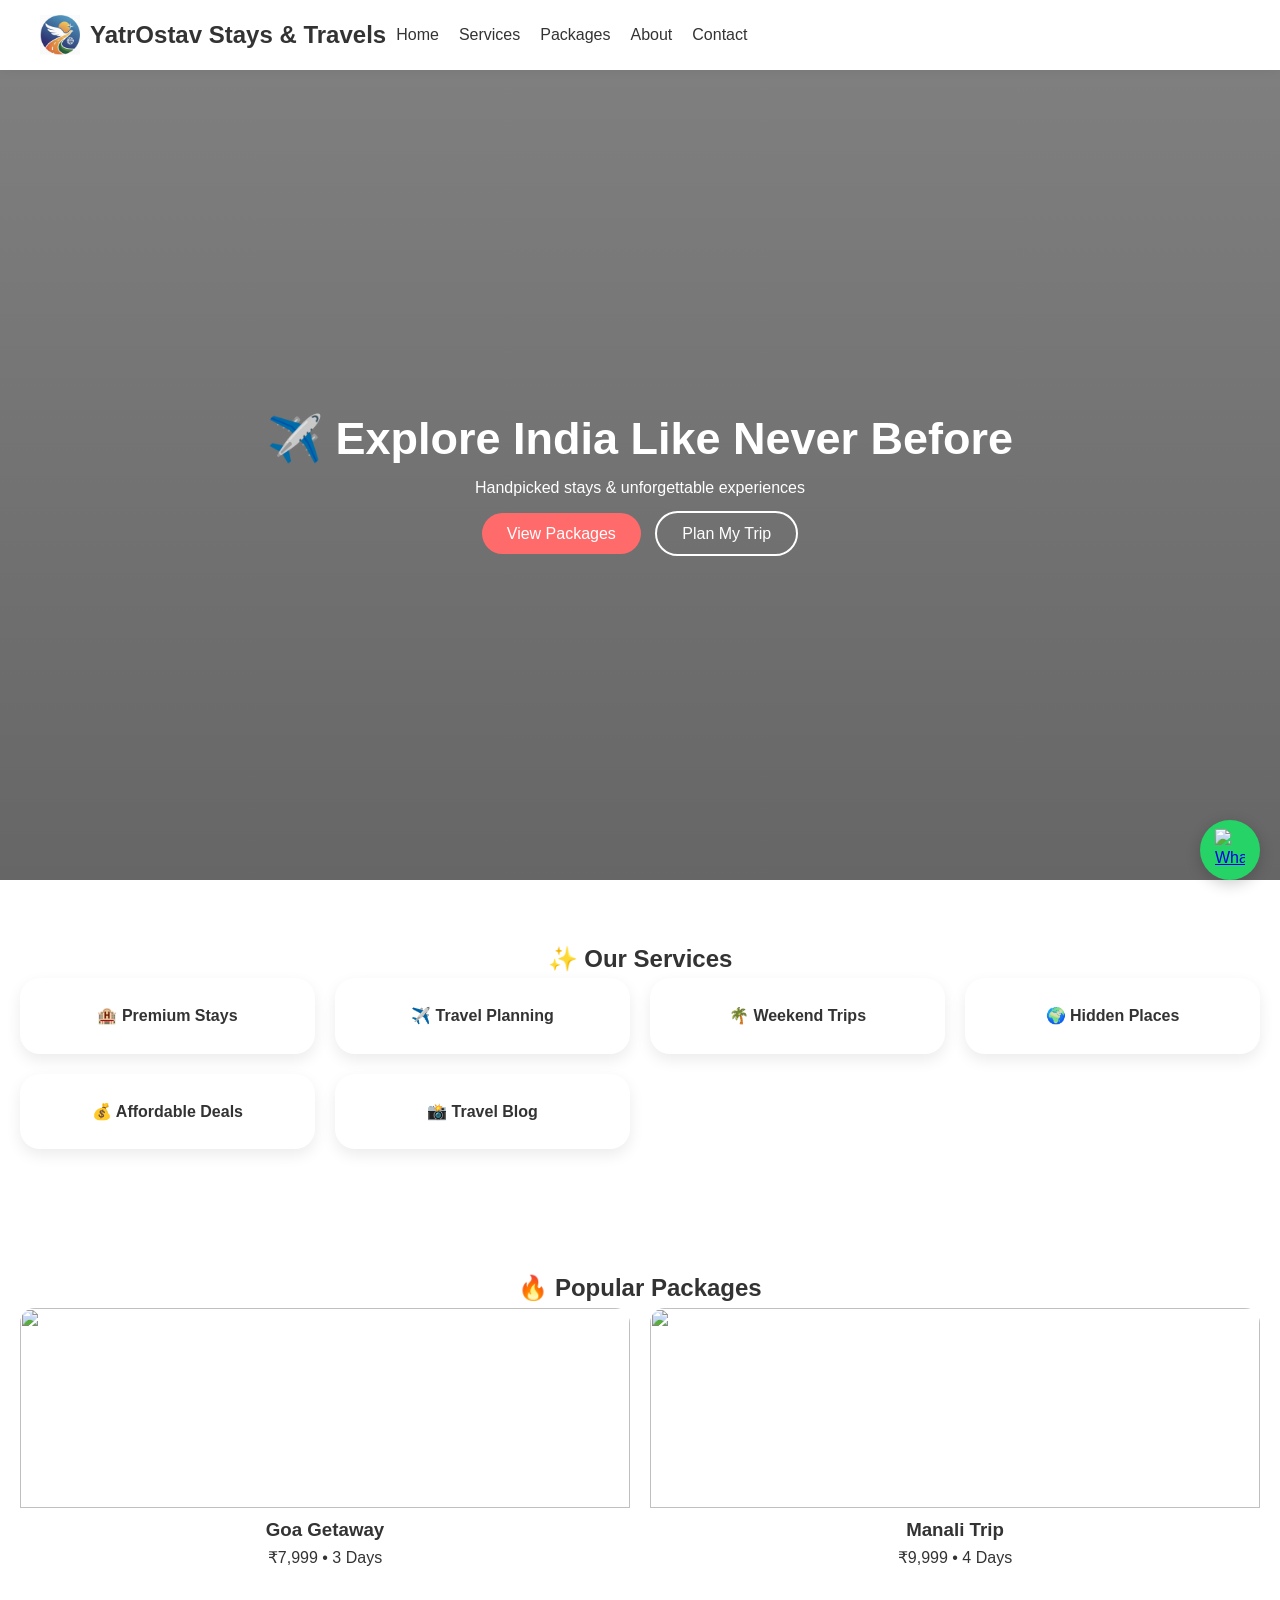
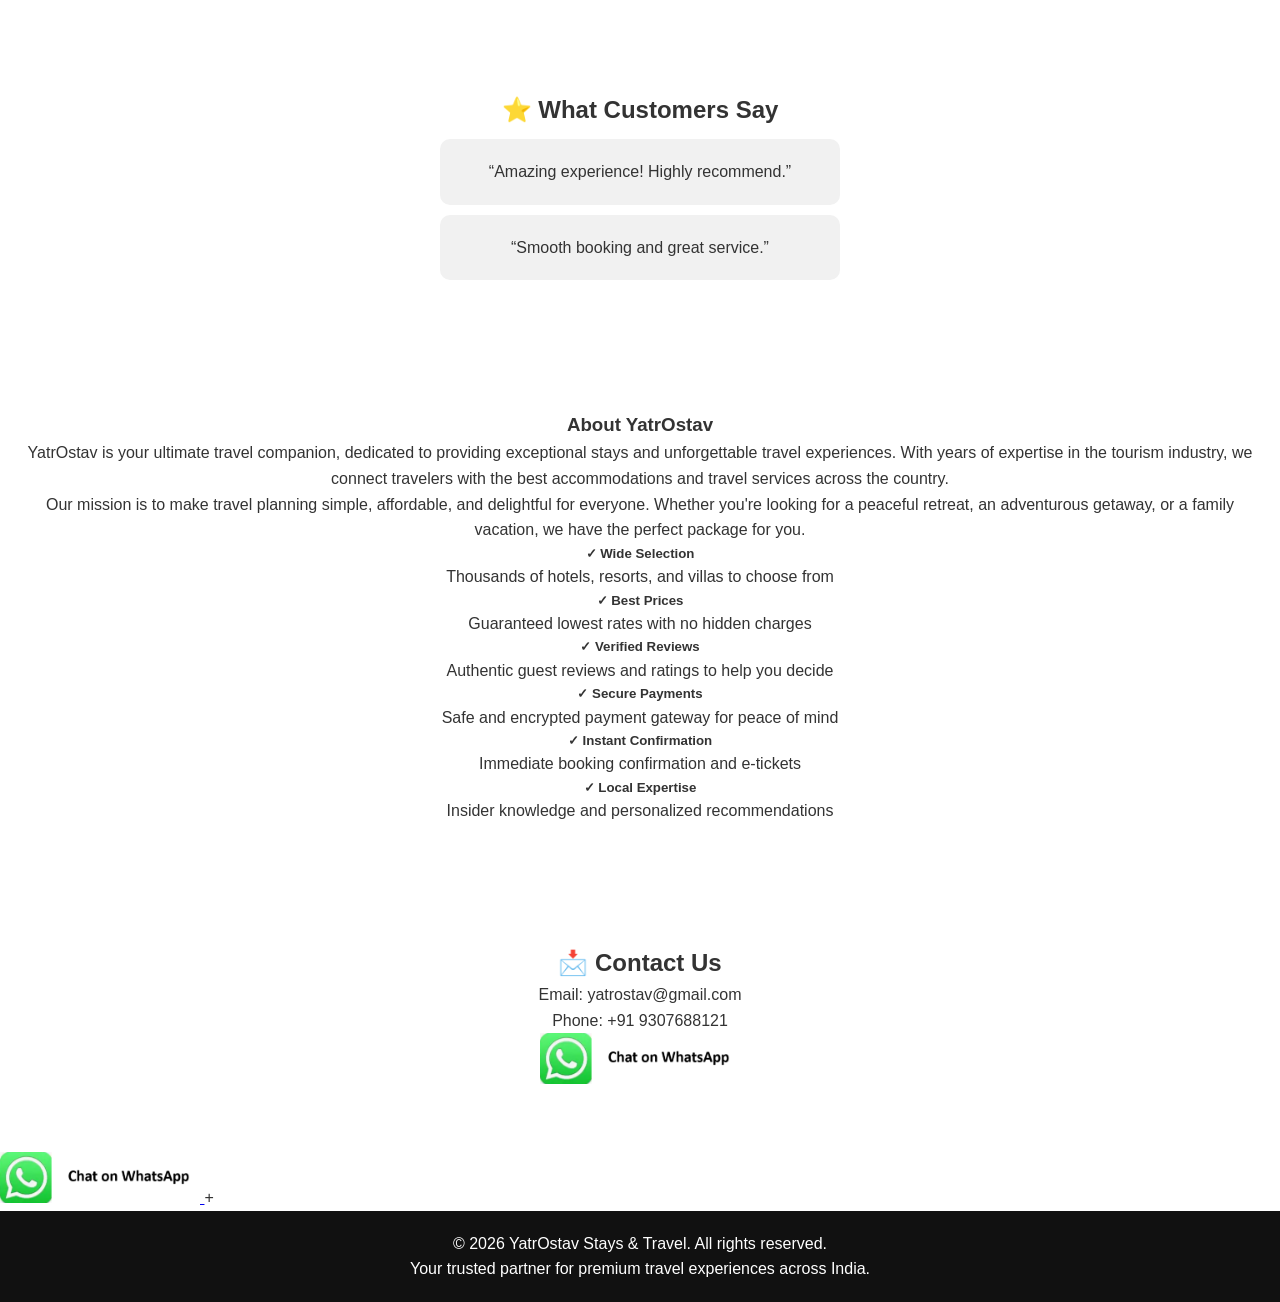
==== commit 64052390: "Update index.html" ====
--- a/index.html
+++ b/index.html
@@ -17,16 +17,15 @@
 <nav class="navbar">
     <div class="logo-container">
         <img src="css/Yatrostav_logo.png" class="logo" style= height: 20px; width: 20px>
-        <h1>YatrOstav Stays & Travels </h1>
+        <h1>YatrOstav Stays & Travels </h1>        
+        <ul class="nav-links">
+            <li><a href="#home">Home</a></li>
+            <li><a href="#services">Services</a></li>
+            <li><a href="#packages">Packages</a></li>
+            <li><a href="#about">About</a></li>
+            <li><a href="#contact">Contact</a></li>
+        </ul>
     </div>
-
-    <ul class="nav-links">
-        <li><a href="#home">Home</a></li>
-        <li><a href="#services">Services</a></li>
-        <li><a href="#packages">Packages</a></li>
-        <li><a href="#about">About</a></li>
-        <li><a href="#contact">Contact</a></li>
-    </ul>
 </nav>
 
 <section class="hero" id="home">
--- a/css/styles.css
+++ b/css/styles.css
@@ -22,197 +22,199 @@
   padding-top: calc(15px + env(safe-area-inset-top));
 }
 
-nav {
-  display: flex;
-  justify-content: space-between;
-  align-items: center;
-  max-width: 1200px;
-  margin: 0 auto;
-  padding: 0 2rem;
-}
-
-.logo-container {
-  display: flex;
-  align-items: center;
-  gap: 1rem;
-}
-
-.logo h1 {
-  font-size: 2.2rem;
-  font-weight: 300;
-}
-
-.logo img {
-  height: 80px;
-  width: auto;
-}
-
-nav ul {
-  display: flex;
-  list-style: none;
-  gap: 2rem;
-}
-
-nav a {
-  color: #333;
-  text-decoration: none;
-  transition: opacity 0.3s;
-}
-
-nav a:hover {
-  opacity: 0.8;
-}
-
+
+.navbar {
+    display:flex;
+    justify-content:space-between;
+    align-items:center;
+    padding:15px 40px;
+    position:sticky;
+    top:0;
+    background:white;
+    box-shadow:0 2px 10px rgba(0,0,0,0.05);
+}
+
+.logo-container { display:flex; align-items:center; gap:10px; }
+.logo { width:40px; }
+
+.nav-links { display:flex; gap:20px; list-style:none; }
+.nav-links a { text-decoration:none; color:#333; font-weight:500; }
+
+/* HERO */
 .hero {
-  background: linear-gradient(135deg, #667eea 0%, #764ba2 100%);
-  color: white;
-  padding: 6rem 2rem;
-  text-align: center;
-}
-
-.hero h2 {
-  font-size: 3rem;
-  margin-bottom: 1rem;
-}
-
-.hero p {
-  font-size: 1.3rem;
-  margin-bottom: 2rem;
-}
+    height:90vh;
+    background:linear-gradient(rgba(0,0,0,0.5),rgba(0,0,0,0.6)),
+    url('https://images.unsplash.com/photo-1501785888041-af3ef285b470');
+    background-size:cover;
+    display:flex;
+    justify-content:center;
+    align-items:center;
+    text-align:center;
+    color:white;
+}
+
+.hero h2 { font-size:45px; }
+
+.hero-buttons { margin-top:20px; }
 
 .cta-button {
-  display: inline-block;
-  background-color: #ff6b6b;
-  color: white;
-  padding: 1rem 2.5rem;
-  text-decoration: none;
-  border-radius: 50px;
-  font-weight: 600;
-  transition: background-color 0.3s;
-}
-
-.cta-button:hover {
-  background-color: #ff5252;
-}
-
-.container {
-  max-width: 1200px;
-  margin: 0 auto;
-  padding: 0 2rem;
-}
-
-.services {
-  padding: 4rem 0;
-  background-color: #f9f9f9;
-}
-
-.services h3 {
-  text-align: center;
-  font-size: 2.5rem;
-  margin-bottom: 3rem;
-  color: #667eea;
-}
+    background:#ff6b6b;
+    padding:12px 25px;
+    border-radius:30px;
+    color:white;
+    text-decoration:none;
+    margin-right:10px;
+}
+
+.secondary-button {
+    border:2px solid white;
+    padding:12px 25px;
+    border-radius:30px;
+    color:white;
+    text-decoration:none;
+}
+
+/* SERVICES */
+.services { padding:60px 20px; text-align:center; }
 
 .services-grid {
-  display: grid;
-  grid-template-columns: repeat(auto-fit, minmax(280px, 1fr));
-  gap: 2rem;
+    display:grid;
+    grid-template-columns:repeat(auto-fit,minmax(250px,1fr));
+    gap:20px;
 }
 
 .service-card {
-  background: white;
-  padding: 2rem;
-  border-radius: 10px;
-  box-shadow: 0 4px 6px rgba(0, 0, 0, 0.1);
-  text-align: center;
-  transition: transform 0.3s;
+  background:white;
+  padding:25px;
+  border-radius:20px;
+  box-shadow:0 6px 15px rgba(0,0,0,0.08);
+  transition:0.3s;
+  cursor:pointer;
+}
+
+.service-card p {
+    font-size: 14px;
+    color: #666;
+    margin-top: 10px;
 }
 
 .service-card:hover {
-  transform: translateY(-5px);
-}
-
-.service-card h4 {
-  font-size: 1.5rem;
-  margin-bottom: 1rem;
-  color: #667eea;
-}
-
-.service-card p {
-  color: #666;
-}
-
-.about {
-  padding: 4rem 0;
-  background-color: white;
-}
-
-.about h3 {
-  font-size: 2.5rem;
-  margin-bottom: 2rem;
-  color: #667eea;
-}
-
-.about p {
-  font-size: 1.1rem;
-  color: #555;
-  margin-bottom: 1.5rem;
-  line-height: 1.8;
-}
-
-.features {
-  display: grid;
-  grid-template-columns: repeat(auto-fit, minmax(250px, 1fr));
-  gap: 2rem;
-  margin-top: 2rem;
-}
-
-.feature {
-  padding: 1.5rem;
-  background-color: #f9f9f9;
-  border-left: 4px solid #667eea;
-  border-radius: 5px;
-}
-
-.feature h5 {
-  color: #667eea;
-  margin-bottom: 0.5rem;
-}
-
+    transform:translateY(-8px);
+    box-shadow:0 10px 20px rgba(0,0,0,0.1);
+}
+
+/* PACKAGES */
+.packages { padding:60px 20px; text-align:center; }
+
+.package-grid {
+    display:grid;
+    grid-template-columns:repeat(auto-fit,minmax(250px,1fr));
+    gap:20px;
+}
+
+.package-card {
+    background:white;
+    border-radius:15px;
+    overflow:hidden;
+}
+
+.package-card img {
+    width:100%;
+    height:200px;
+    object-fit:cover;
+}
+
+/* TESTIMONIALS */
+.testimonials {
+    padding:60px 20px;
+    background:#fff;
+    text-align:center;
+}
+
+.testimonial {
+    background:#f1f1f1;
+    padding:20px;
+    margin:10px auto;
+    max-width:400px;
+    border-radius:10px;
+}
+
+
+/* ABOUT */
+.about { padding:60px 20px; text-align:center; }
+
+/* CONTACT */
+.contact { padding:60px 20px; text-align:center; }
+
+/* WHATSAPP FLOAT */
+.whatsapp {
+    position: fixed;
+    bottom: 20px;
+    right: 20px;
+    background: #25D366;
+    width: 60px;
+    height: 60px;
+    border-radius: 50%;
+    display: flex;
+    justify-content: center;
+    align-items: center;
+    box-shadow: 0 4px 15px rgba(0,0,0,0.2);
+    z-index: 1000;
+}
+
+.whatsapp img { width:30px; }
+
+/* POPUP */
+.popup {
+    display: none;
+    position: fixed;
+    top: 0; left: 0;
+    width: 100%;
+    height: 100%;
+    background: rgba(0,0,0,0.7);
+    justify-content: center;
+    align-items: center;
+    z-index: 2000;
+}
+
+.popup-content {
+    background: white;
+    padding: 25px;
+    border-radius: 20px;
+    max-width: 420px;
+    text-align: center;
+}
+
+.popup-img {
+    width: 100%;
+    height: 180px;
+    object-fit: cover;
+    border-radius: 15px;
+    margin-bottom: 15px;
+}
+
+.close {
+    float: right;
+    font-size: 24px;
+    cursor: pointer;
+}
+
+.popup-btn {
+    display: inline-block;
+    margin: 5px;
+    padding: 10px 18px;
+    border-radius: 25px;
+    text-decoration: none;
+    background: #ff6b6b;
+    color: white;
+}
+
+.whatsapp-btn { background: #25D366; }
+
+/* FOOTER */
 footer {
-  background: #333;
-  color: white;
-  text-align: center;
-  padding: 2rem;
-  margin-top: 4rem;
-}
-
-footer p {
-  font-size: 0.9rem;
-}
-
-.whatsapp-float{
-  position:fixed;
-  bottom: calc(25px + env(safe-area-inset-bottom));
-  right: 20px;
-  z-index: 9999;
-}
-
-@media (max-width: 768px) {
-  nav ul {
-    gap: 1rem;
-    font-size: 0.9rem;
-  }
-
-  .hero h2 {
-    font-size: 2rem;
-  }
-
-  .services h3 {
-    font-size: 1.8rem;
-  }
-
-  .about h3 {
-    font-size: 1.8rem;
-  }
-}
+    background:#111;
+    color:white;
+    text-align:center;
+    padding:20px;
+}
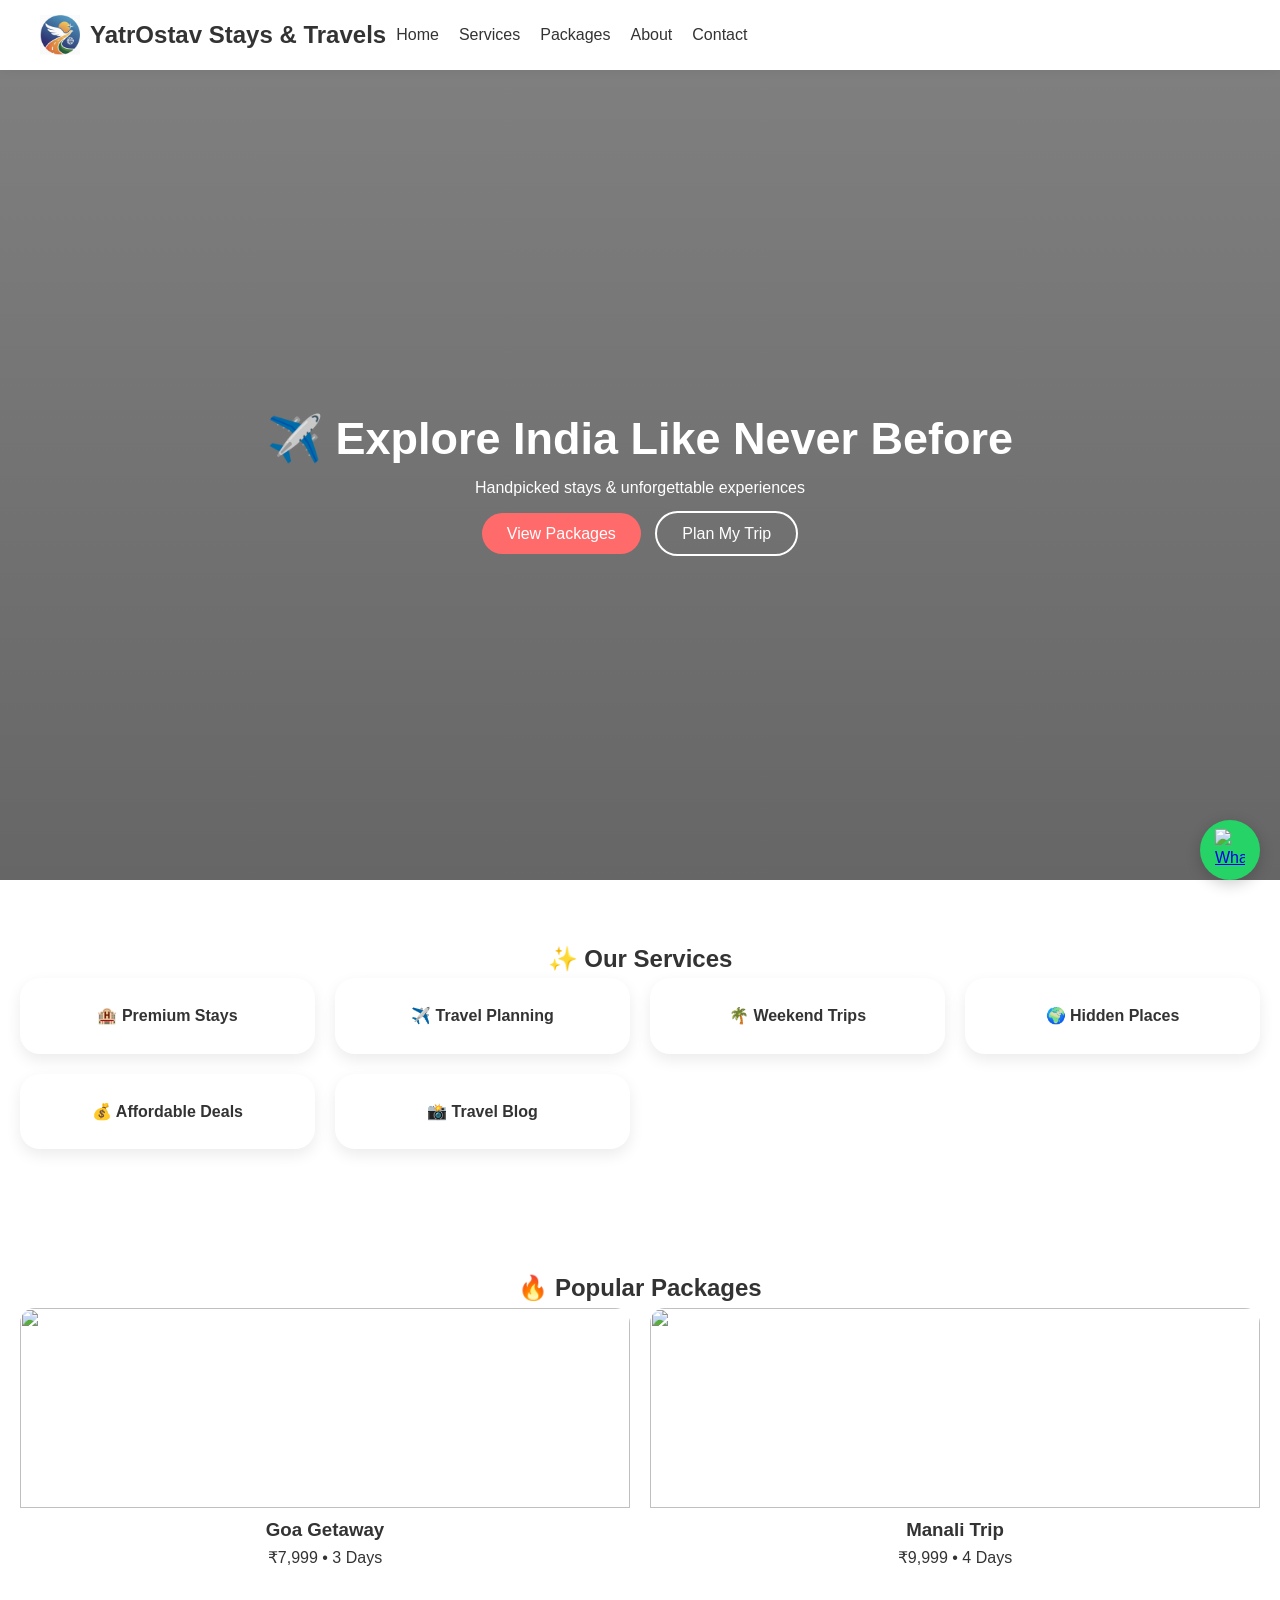
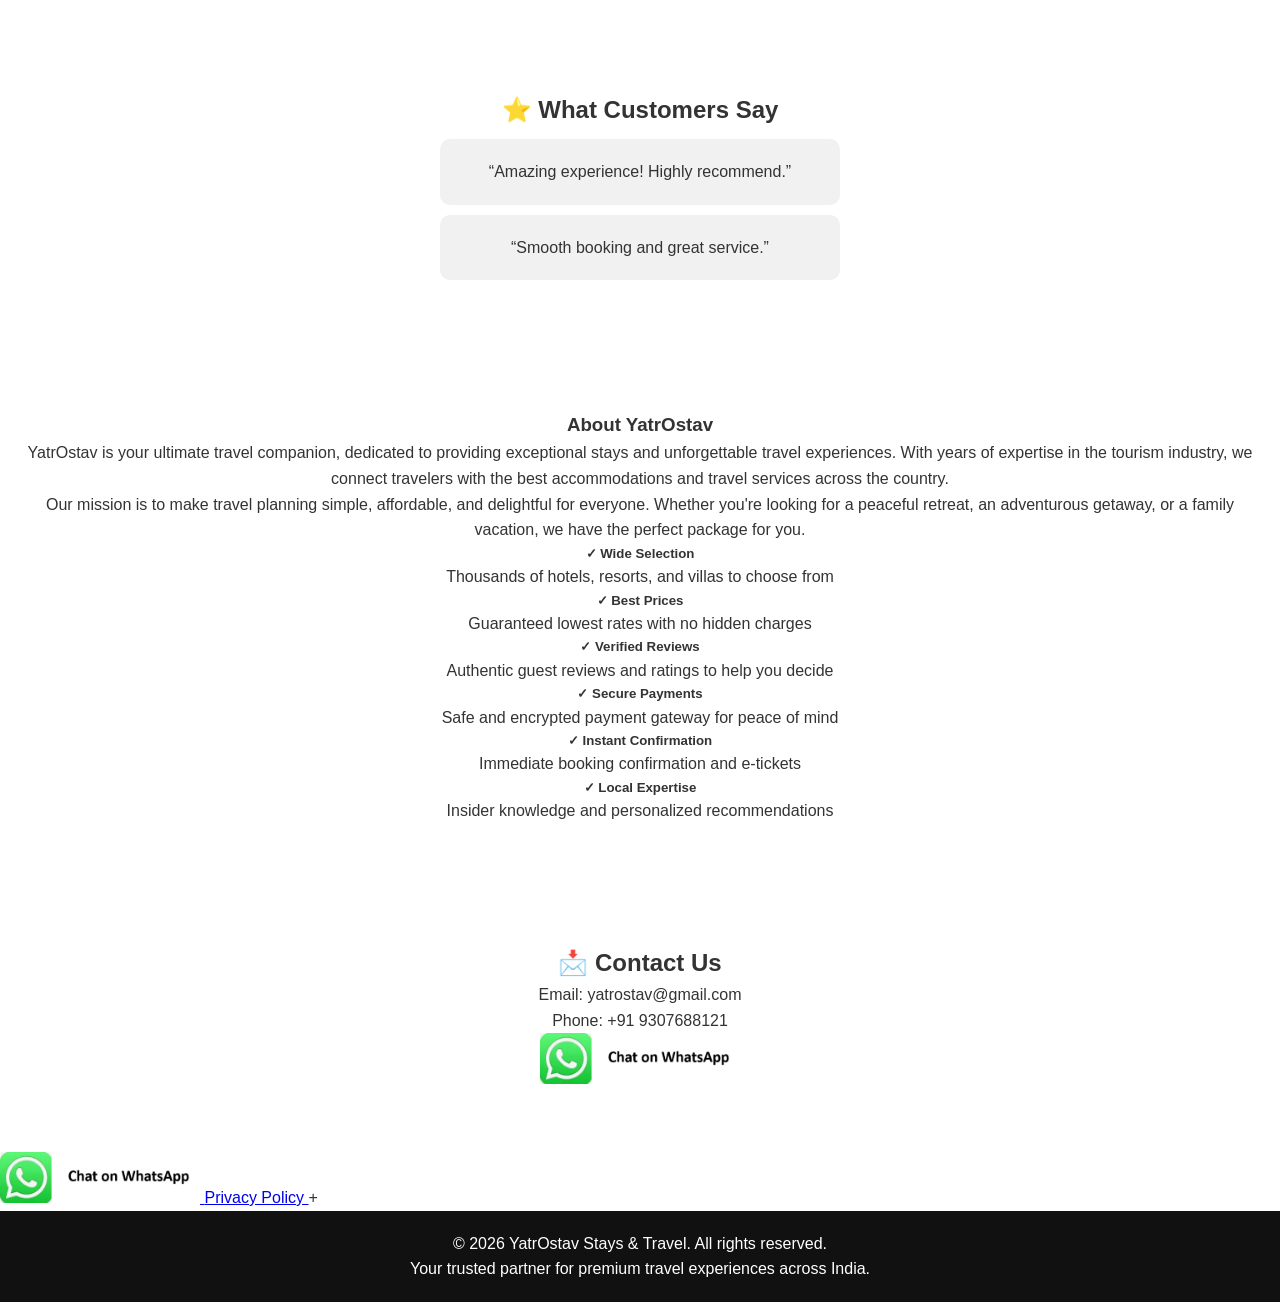
==== commit 3cb3e844: "Update index.html - privacy policy" ====
--- a/index.html
+++ b/index.html
@@ -179,6 +179,10 @@
     <a href="https://wa.me/919307688121" class="whatsapp-float" target="_blank">
         <img src = "css/whatsapp.png" alt="Chat on WhatsApp" width="200">
     </a>
+
+    <a href="https://www.yatrostav/privacy-policy.html" target="_blank" rel="noopener noreferrer">
+      Privacy Policy
+    </a>
     <!-- Footer -->+
     <footer>
         <p>&copy; 2026 YatrOstav Stays & Travel. All rights reserved.</p>
